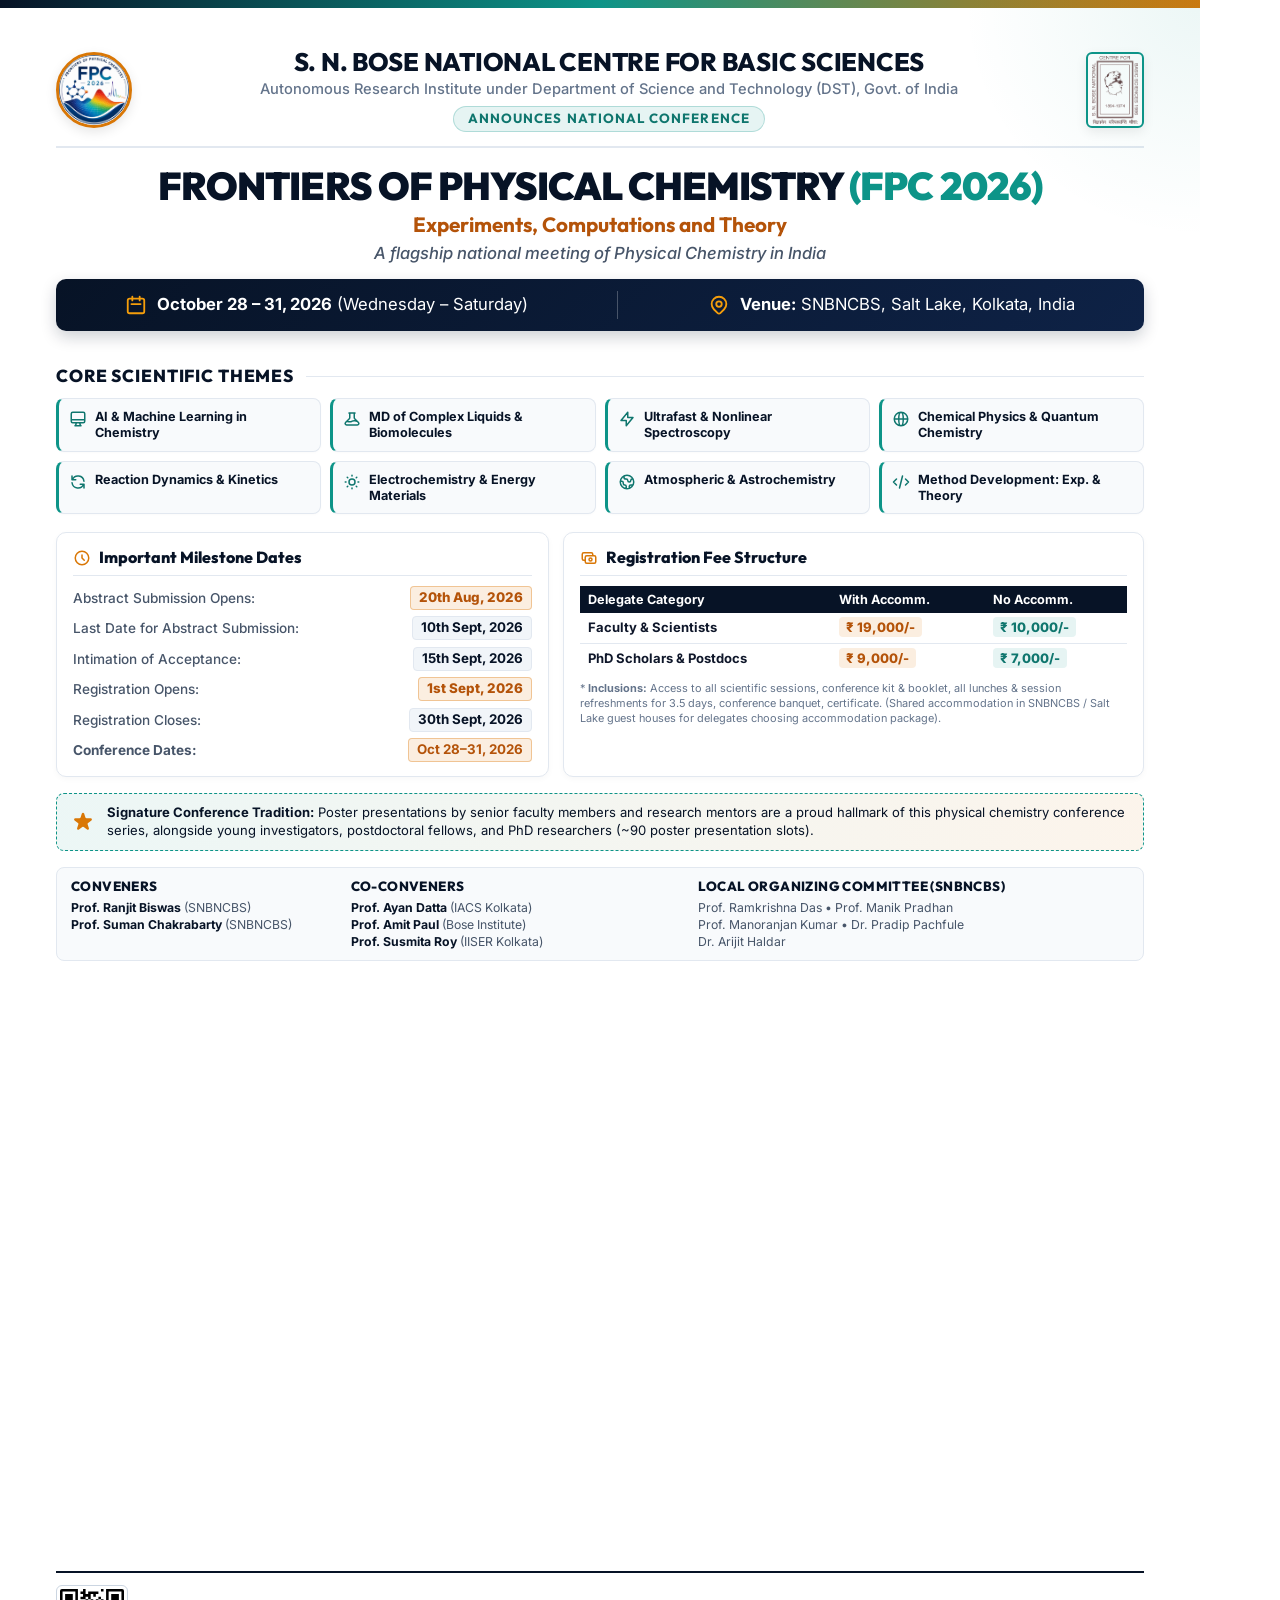
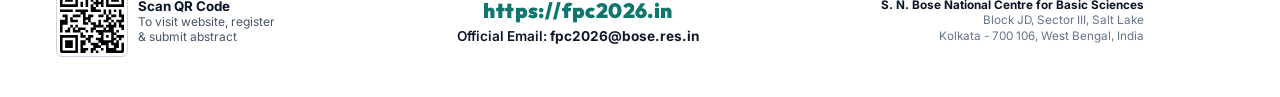
==== flyer-image.html @ 26a020ea "Add A4 flyer images (JPG and PNG) and flyer-image template" ====
<!DOCTYPE html>
<html lang="en">
<head>
  <meta charset="UTF-8">
  <title>Frontiers of Physical Chemistry 2026 (FPC 2026) - A4 Flyer</title>
  
  <!-- Fonts -->
  <link rel="preconnect" href="https://fonts.googleapis.com">
  <link rel="preconnect" href="https://fonts.gstatic.com" crossorigin>
  <link href="https://fonts.googleapis.com/css2?family=Inter:wght@300;400;500;600;700;800&family=Outfit:wght@500;600;700;800;900&display=swap" rel="stylesheet">

  <style>
    * {
      box-sizing: border-box;
      margin: 0;
      padding: 0;
    }

    body {
      width: 1200px;
      height: 1697px;
      margin: 0;
      padding: 0;
      background: #ffffff;
      font-family: 'Inter', system-ui, -apple-system, sans-serif;
      color: #0f172a;
      line-height: 1.35;
      -webkit-font-smoothing: antialiased;
      overflow: hidden;
    }

    .flyer-container {
      width: 1200px;
      height: 1697px;
      background: #ffffff;
      padding: 48px 56px 40px 56px;
      display: flex;
      flex-direction: column;
      position: relative;
      overflow: hidden;
    }

    /* Top decorative gradient bar */
    .top-gradient-bar {
      position: absolute;
      top: 0;
      left: 0;
      right: 0;
      height: 8px;
      background: linear-gradient(90deg, #071326 0%, #0d9488 50%, #d97706 100%);
    }

    .corner-glow {
      position: absolute;
      top: 0;
      right: 0;
      width: 240px;
      height: 240px;
      background: radial-gradient(circle at top right, rgba(13, 148, 136, 0.08) 0%, transparent 70%);
      pointer-events: none;
    }

    /* 1. Header */
    .header {
      display: flex;
      align-items: center;
      justify-content: space-between;
      border-bottom: 2px solid #e2e8f0;
      padding-bottom: 14px;
      margin-bottom: 16px;
    }

    .logo-fpc {
      width: 76px;
      height: 76px;
      border-radius: 50%;
      object-fit: cover;
      border: 3px solid #d97706;
      box-shadow: 0 4px 12px rgba(0, 0, 0, 0.1);
      background: #ffffff;
      flex-shrink: 0;
    }

    .header-center {
      text-align: center;
      flex: 1;
      padding: 0 16px;
    }

    .inst-title {
      font-family: 'Outfit', sans-serif;
      font-size: 19pt;
      font-weight: 800;
      color: #071326;
      letter-spacing: -0.01em;
      line-height: 1.15;
    }

    .inst-sub {
      font-size: 11pt;
      color: #64748b;
      font-weight: 500;
      margin-top: 3px;
    }

    .announce-tag {
      display: inline-block;
      font-family: 'Outfit', sans-serif;
      font-size: 10pt;
      font-weight: 700;
      text-transform: uppercase;
      letter-spacing: 0.08em;
      color: #0f766e;
      background: rgba(13, 148, 136, 0.1);
      padding: 3px 14px;
      border-radius: 999px;
      margin-top: 6px;
      border: 1px solid rgba(13, 148, 136, 0.25);
    }

    .logo-snb {
      height: 76px;
      width: auto;
      border-radius: 6px;
      border: 2px solid #0d9488;
      padding: 2px 4px;
      background: #ffffff;
      object-fit: contain;
      box-shadow: 0 4px 12px rgba(0, 0, 0, 0.08);
      flex-shrink: 0;
    }

    /* 2. Conference Title Section */
    .title-section {
      text-align: center;
      margin-bottom: 16px;
    }

    .conf-main-title {
      font-family: 'Outfit', sans-serif;
      font-size: 29pt;
      font-weight: 900;
      color: #071326;
      line-height: 1.12;
      letter-spacing: -0.025em;
      margin-bottom: 4px;
    }

    .acronym {
      color: #0d9488;
    }

    .conf-subtitle {
      font-family: 'Outfit', sans-serif;
      font-size: 15.5pt;
      font-weight: 700;
      color: #b45309;
      margin-bottom: 3px;
    }

    .conf-tagline {
      font-size: 12.5pt;
      color: #475569;
      font-style: italic;
      font-weight: 500;
    }

    /* Meta Banner (Dates & Venue) */
    .meta-banner {
      display: flex;
      align-items: center;
      justify-content: space-around;
      background: linear-gradient(135deg, #071326 0%, #0e2246 100%);
      color: #ffffff;
      border-radius: 10px;
      padding: 12px 24px;
      margin: 14px 0 18px 0;
      box-shadow: 0 6px 16px rgba(7, 19, 38, 0.2);
    }

    .meta-item {
      display: flex;
      align-items: center;
      gap: 10px;
      font-size: 12.5pt;
    }

    .meta-icon {
      width: 22px;
      height: 22px;
      color: #f59e0b;
      flex-shrink: 0;
    }

    .meta-divider {
      width: 1px;
      height: 28px;
      background: rgba(255, 255, 255, 0.25);
    }

    /* 3. Themes Grid (8 Compact Themes) */
    .section-title-row {
      display: flex;
      align-items: center;
      gap: 12px;
      margin-bottom: 10px;
    }

    .section-title {
      font-family: 'Outfit', sans-serif;
      font-size: 13pt;
      font-weight: 800;
      color: #071326;
      text-transform: uppercase;
      letter-spacing: 0.05em;
      white-space: nowrap;
    }

    .section-line {
      flex: 1;
      height: 1.5px;
      background: #e2e8f0;
    }

    .themes-grid {
      display: grid;
      grid-template-columns: repeat(4, 1fr);
      gap: 9px;
      margin-bottom: 18px;
    }

    .theme-card {
      background: #f8fafc;
      border: 1px solid #e2e8f0;
      border-radius: 8px;
      padding: 10px 10px;
      display: flex;
      align-items: flex-start;
      gap: 8px;
      border-left: 3.5px solid #0d9488;
      box-shadow: 0 1px 3px rgba(0, 0, 0, 0.02);
    }

    .theme-icon {
      width: 18px;
      height: 18px;
      color: #0f766e;
      flex-shrink: 0;
      margin-top: 1px;
    }

    .theme-text {
      font-size: 9.5pt;
      font-weight: 700;
      color: #071326;
      line-height: 1.25;
    }

    /* 4. Middle Section: Key Dates & Registration Fees */
    .middle-grid {
      display: grid;
      grid-template-columns: 1fr 1.18fr;
      gap: 14px;
      margin-bottom: 16px;
    }

    .box-card {
      background: #ffffff;
      border: 1px solid #e2e8f0;
      border-radius: 10px;
      padding: 14px 16px;
      box-shadow: 0 2px 6px rgba(0, 0, 0, 0.03);
    }

    .box-header {
      font-family: 'Outfit', sans-serif;
      font-size: 12pt;
      font-weight: 800;
      color: #071326;
      margin-bottom: 10px;
      display: flex;
      align-items: center;
      gap: 8px;
      padding-bottom: 6px;
      border-bottom: 1.5px solid #e2e8f0;
    }

    .box-header-icon {
      width: 18px;
      height: 18px;
      color: #d97706;
    }

    /* Dates Rows */
    .dates-list {
      display: flex;
      flex-direction: column;
      gap: 6.5px;
    }

    .date-row {
      display: flex;
      justify-content: space-between;
      align-items: center;
      font-size: 10.2pt;
    }

    .date-label {
      color: #475569;
      font-weight: 500;
    }

    .date-val {
      font-weight: 700;
      color: #071326;
      background: #f1f5f9;
      padding: 2px 8px;
      border-radius: 4px;
      border: 1px solid #e2e8f0;
      font-size: 10pt;
    }

    .date-row.highlight .date-val {
      background: rgba(217, 119, 6, 0.12);
      color: #b45309;
      border-color: rgba(217, 119, 6, 0.35);
      font-weight: 800;
    }

    /* Pricing Table */
    .pricing-table {
      width: 100%;
      border-collapse: collapse;
      font-size: 9.8pt;
    }

    .pricing-table th {
      background: #071326;
      color: #ffffff;
      font-weight: 700;
      padding: 5px 8px;
      text-align: left;
      font-size: 9.5pt;
    }

    .pricing-table td {
      padding: 6px 8px;
      border-bottom: 1px solid #e2e8f0;
    }

    .pricing-table tr:last-child td {
      border-bottom: none;
    }

    .badge-fee {
      font-weight: 800;
      color: #0f766e;
      background: rgba(13, 148, 136, 0.1);
      padding: 2px 7px;
      border-radius: 4px;
      white-space: nowrap;
      font-size: 9.8pt;
    }

    .badge-fee.gold {
      color: #b45309;
      background: rgba(217, 119, 6, 0.12);
    }

    .pricing-note {
      font-size: 8.2pt;
      color: #64748b;
      margin-top: 8px;
      line-height: 1.35;
    }

    /* 5. Signature Tradition Callout */
    .hallmark-banner {
      background: linear-gradient(90deg, rgba(13, 148, 136, 0.08) 0%, rgba(217, 119, 6, 0.08) 100%);
      border: 1.5px dashed #0d9488;
      border-radius: 8px;
      padding: 10px 14px;
      margin-bottom: 16px;
      display: flex;
      align-items: center;
      gap: 12px;
    }

    .hallmark-star {
      width: 24px;
      height: 24px;
      color: #d97706;
      flex-shrink: 0;
    }

    .hallmark-text {
      font-size: 9.8pt;
      color: #071326;
      line-height: 1.35;
    }

    /* 6. Committees Summary Grid */
    .comm-grid {
      display: grid;
      grid-template-columns: 1fr 1.25fr 1.6fr;
      gap: 10px;
      background: #f8fafc;
      border: 1px solid #e2e8f0;
      border-radius: 8px;
      padding: 10px 14px;
      margin-bottom: 16px;
    }

    .comm-title {
      font-family: 'Outfit', sans-serif;
      font-size: 10pt;
      font-weight: 800;
      color: #071326;
      margin-bottom: 3px;
      text-transform: uppercase;
      letter-spacing: 0.03em;
    }

    .comm-list {
      font-size: 9.2pt;
      color: #475569;
      line-height: 1.4;
    }

    .comm-list strong {
      color: #071326;
    }

    /* 7. Footer */
    .footer {
      margin-top: auto;
      border-top: 2px solid #071326;
      padding-top: 12px;
      display: flex;
      align-items: center;
      justify-content: space-between;
    }

    .qr-group {
      display: flex;
      align-items: center;
      gap: 10px;
    }

    .qr-code {
      width: 72px;
      height: 72px;
      border: 1.5px solid #cbd5e1;
      border-radius: 6px;
      padding: 3px;
      background: #ffffff;
    }

    .qr-text {
      font-size: 9pt;
      color: #475569;
      line-height: 1.25;
    }

    .qr-text strong {
      color: #071326;
      font-size: 10pt;
      display: block;
    }

    .footer-center {
      text-align: center;
    }

    .web-link {
      font-family: 'Outfit', sans-serif;
      font-size: 15.5pt;
      font-weight: 900;
      color: #0f766e;
      text-decoration: none;
      letter-spacing: 0.02em;
    }

    .email-line {
      font-size: 10.2pt;
      color: #0f172a;
      font-weight: 600;
      margin-top: 2px;
    }

    .footer-address {
      text-align: right;
      font-size: 8.8pt;
      color: #64748b;
      line-height: 1.3;
    }

    .footer-address strong {
      color: #071326;
    }
  </style>
</head>
<body>

  <div class="flyer-container">
    <div class="top-gradient-bar"></div>
    <div class="corner-glow"></div>

    <!-- 1. Header -->
    <header class="header">
      <img src="./images/conference_logo.jpeg" alt="FPC 2026 Logo" class="logo-fpc">
      
      <div class="header-center">
        <div class="inst-title">S. N. BOSE NATIONAL CENTRE FOR BASIC SCIENCES</div>
        <div class="inst-sub">Autonomous Research Institute under Department of Science and Technology (DST), Govt. of India</div>
        <div class="announce-tag">Announces National Conference</div>
      </div>

      <img src="./images/SNBNCBS_Logo-64X90.png" alt="SNBNCBS Seal" class="logo-snb">
    </header>

    <!-- 2. Conference Title Section -->
    <section class="title-section">
      <h1 class="conf-main-title">
        FRONTIERS OF PHYSICAL CHEMISTRY <span class="acronym">(FPC 2026)</span>
      </h1>
      <div class="conf-subtitle">
        Experiments, Computations and Theory
      </div>
      <div class="conf-tagline">
        A flagship national meeting of Physical Chemistry in India
      </div>

      <!-- Dates & Venue Meta Banner -->
      <div class="meta-banner">
        <div class="meta-item">
          <svg class="meta-icon" fill="none" stroke="currentColor" viewBox="0 0 24 24">
            <path stroke-linecap="round" stroke-linejoin="round" stroke-width="2" d="M8 7V3m8 4V3m-9 8h10M5 21h14a2 2 0 002-2V7a2 2 0 00-2-2H5a2 2 0 00-2 2v12a2 2 0 002 2z"></path>
          </svg>
          <span><strong>October 28 – 31, 2026</strong> (Wednesday – Saturday)</span>
        </div>
        <div class="meta-divider"></div>
        <div class="meta-item">
          <svg class="meta-icon" fill="none" stroke="currentColor" viewBox="0 0 24 24">
            <path stroke-linecap="round" stroke-linejoin="round" stroke-width="2" d="M17.657 16.657L13.414 20.9a1.998 1.998 0 01-2.827 0l-4.244-4.243a8 8 0 1111.314 0z"></path>
            <path stroke-linecap="round" stroke-linejoin="round" stroke-width="2" d="M15 11a3 3 0 11-6 0 3 3 0 016 0z"></path>
          </svg>
          <span><strong>Venue:</strong> SNBNCBS, Salt Lake, Kolkata, India</span>
        </div>
      </div>
    </section>

    <!-- 3. Core Scientific Themes -->
    <section>
      <div class="section-title-row">
        <span class="section-title">Core Scientific Themes</span>
        <div class="section-line"></div>
      </div>

      <div class="themes-grid">
        <div class="theme-card">
          <svg class="theme-icon" fill="none" stroke="currentColor" viewBox="0 0 24 24">
            <path stroke-linecap="round" stroke-linejoin="round" stroke-width="2" d="M9.75 17L9 20l-1 1h8l-1-1-.75-3M3 13h18M5 17h14a2 2 0 002-2V5a2 2 0 00-2-2H5a2 2 0 00-2 2v10a2 2 0 002 2z"></path>
          </svg>
          <span class="theme-text">AI & Machine Learning in Chemistry</span>
        </div>

        <div class="theme-card">
          <svg class="theme-icon" fill="none" stroke="currentColor" viewBox="0 0 24 24">
            <path stroke-linecap="round" stroke-linejoin="round" stroke-width="2" d="M19.428 15.428a2 2 0 00-1.022-.547l-2.387-.477a6 6 0 00-3.86.517l-.318.158a6 6 0 01-3.86.517L6.05 15.21a2 2 0 00-1.806.547M8 4h8l-1 1v5.172a2 2 0 00.586 1.414l5 5c1.26 1.26.367 3.414-1.415 3.414H4.828c-1.782 0-2.674-2.154-1.414-3.414l5-5A2 2 0 009 10.172V5L8 4z"></path>
          </svg>
          <span class="theme-text">MD of Complex Liquids & Biomolecules</span>
        </div>

        <div class="theme-card">
          <svg class="theme-icon" fill="none" stroke="currentColor" viewBox="0 0 24 24">
            <path stroke-linecap="round" stroke-linejoin="round" stroke-width="2" d="M13 10V3L4 14h7v7l9-11h-7z"></path>
          </svg>
          <span class="theme-text">Ultrafast & Nonlinear Spectroscopy</span>
        </div>

        <div class="theme-card">
          <svg class="theme-icon" fill="none" stroke="currentColor" viewBox="0 0 24 24">
            <path stroke-linecap="round" stroke-linejoin="round" stroke-width="2" d="M21 12a9 9 0 01-9 9m9-9a9 9 0 00-9-9m9 9H3m9 9a9 9 0 01-9-9m9 9c1.657 0 3-4.03 3-9s-1.343-9-3-9m0 18c-1.657 0-3-4.03-3-9s1.343-9 3-9m-9 9a9 9 0 019-9"></path>
          </svg>
          <span class="theme-text">Chemical Physics & Quantum Chemistry</span>
        </div>

        <div class="theme-card">
          <svg class="theme-icon" fill="none" stroke="currentColor" viewBox="0 0 24 24">
            <path stroke-linecap="round" stroke-linejoin="round" stroke-width="2" d="M4 4v5h.582m15.356 2A8.001 8.001 0 004.582 9m0 0H9m11 11v-5h-.581m0 0a8.003 8.003 0 01-15.357-2m15.357 2H15"></path>
          </svg>
          <span class="theme-text">Reaction Dynamics & Kinetics</span>
        </div>

        <div class="theme-card">
          <svg class="theme-icon" fill="none" stroke="currentColor" viewBox="0 0 24 24">
            <path stroke-linecap="round" stroke-linejoin="round" stroke-width="2" d="M12 3v1m0 16v1m9-9h-1M4 12H3m15.364 6.364l-.707-.707M6.343 6.343l-.707-.707m12.728 0l-.707.707M6.343 17.657l-.707.707M16 12a4 4 0 11-8 0 4 4 0 018 0z"></path>
          </svg>
          <span class="theme-text">Electrochemistry & Energy Materials</span>
        </div>

        <div class="theme-card">
          <svg class="theme-icon" fill="none" stroke="currentColor" viewBox="0 0 24 24">
            <path stroke-linecap="round" stroke-linejoin="round" stroke-width="2" d="M3.055 11H5a2 2 0 012 2v1a2 2 0 002 2 2 2 0 012 2v2.945M8 3.935V5.5A2.5 2.5 0 0010.5 8h.5a2 2 0 012 2 2 2 0 104 0 2 2 0 012-2h1.064M15 20.488V18a2 2 0 012-2h3.064M21 12a9 9 0 11-18 0 9 9 0 0118 0z"></path>
          </svg>
          <span class="theme-text">Atmospheric & Astrochemistry</span>
        </div>

        <div class="theme-card">
          <svg class="theme-icon" fill="none" stroke="currentColor" viewBox="0 0 24 24">
            <path stroke-linecap="round" stroke-linejoin="round" stroke-width="2" d="M10 20l4-16m4 4l4 4-4 4M6 16l-4-4 4-4"></path>
          </svg>
          <span class="theme-text">Method Development: Exp. & Theory</span>
        </div>
      </div>
    </section>

    <!-- 4. Middle Grid: Key Dates & Registration Fees -->
    <div class="middle-grid">
      <!-- Dates Box -->
      <div class="box-card">
        <div class="box-header">
          <svg class="box-header-icon" fill="none" stroke="currentColor" viewBox="0 0 24 24">
            <path stroke-linecap="round" stroke-linejoin="round" stroke-width="2" d="M12 8v4l3 3m6-3a9 9 0 11-18 0 9 9 0 0118 0z"></path>
          </svg>
          <span>Important Milestone Dates</span>
        </div>

        <div class="dates-list">
          <div class="date-row highlight">
            <span class="date-label">Abstract Submission Opens:</span>
            <span class="date-val">20th Aug, 2026</span>
          </div>
          <div class="date-row">
            <span class="date-label">Last Date for Abstract Submission:</span>
            <span class="date-val">10th Sept, 2026</span>
          </div>
          <div class="date-row">
            <span class="date-label">Intimation of Acceptance:</span>
            <span class="date-val">15th Sept, 2026</span>
          </div>
          <div class="date-row highlight">
            <span class="date-label">Registration Opens:</span>
            <span class="date-val">1st Sept, 2026</span>
          </div>
          <div class="date-row">
            <span class="date-label">Registration Closes:</span>
            <span class="date-val">30th Sept, 2026</span>
          </div>
          <div class="date-row highlight">
            <span class="date-label"><strong>Conference Dates:</strong></span>
            <span class="date-val"><strong>Oct 28–31, 2026</strong></span>
          </div>
        </div>
      </div>

      <!-- Fees Box -->
      <div class="box-card">
        <div class="box-header">
          <svg class="box-header-icon" fill="none" stroke="currentColor" viewBox="0 0 24 24">
            <path stroke-linecap="round" stroke-linejoin="round" stroke-width="2" d="M17 9V7a2 2 0 00-2-2H5a2 2 0 00-2 2v6a2 2 0 002 2h2m2 4h10a2 2 0 002-2v-6a2 2 0 00-2-2H9a2 2 0 00-2 2v6a2 2 0 002 2zm7-5a2 2 0 11-4 0 2 2 0 014 0z"></path>
          </svg>
          <span>Registration Fee Structure</span>
        </div>

        <table class="pricing-table">
          <thead>
            <tr>
              <th>Delegate Category</th>
              <th>With Accomm.</th>
              <th>No Accomm.</th>
            </tr>
          </thead>
          <tbody>
            <tr>
              <td><strong>Faculty & Scientists</strong></td>
              <td><span class="badge-fee gold">₹ 19,000/-</span></td>
              <td><span class="badge-fee">₹ 10,000/-</span></td>
            </tr>
            <tr>
              <td><strong>PhD Scholars & Postdocs</strong></td>
              <td><span class="badge-fee gold">₹ 9,000/-</span></td>
              <td><span class="badge-fee">₹ 7,000/-</span></td>
            </tr>
          </tbody>
        </table>

        <div class="pricing-note">
          * <strong>Inclusions:</strong> Access to all scientific sessions, conference kit & booklet, all lunches & session refreshments for 3.5 days, conference banquet, certificate. (Shared accommodation in SNBNCBS / Salt Lake guest houses for delegates choosing accommodation package).
        </div>
      </div>
    </div>

    <!-- 5. Signature Tradition Callout -->
    <div class="hallmark-banner">
      <svg class="hallmark-star" fill="currentColor" viewBox="0 0 20 20">
        <path d="M9.049 2.927c.3-.921 1.603-.921 1.902 0l1.07 3.292a1 1 0 00.95.69h3.462c.969 0 1.371 1.24.588 1.81l-2.8 2.034a1 1 0 00-.364 1.118l1.07 3.292c.3.921-.755 1.688-1.54 1.118l-2.8-2.034a1 1 0 00-1.175 0l-2.8 2.034c-.784.57-1.838-.197-1.539-1.118l1.07-3.292a1 1 0 00-.364-1.118L2.98 8.72c-.783-.57-.38-1.81.588-1.81h3.461a1 1 0 00.951-.69l1.07-3.292z"></path>
      </svg>
      <div class="hallmark-text">
        <strong>Signature Conference Tradition:</strong> Poster presentations by senior faculty members and research mentors are a proud hallmark of this physical chemistry conference series, alongside young investigators, postdoctoral fellows, and PhD researchers (~90 poster presentation slots).
      </div>
    </div>

    <!-- 6. Committees Summary Grid -->
    <div class="comm-grid">
      <div>
        <div class="comm-title">Conveners</div>
        <div class="comm-list">
          <strong>Prof. Ranjit Biswas</strong> (SNBNCBS)<br>
          <strong>Prof. Suman Chakrabarty</strong> (SNBNCBS)
        </div>
      </div>

      <div>
        <div class="comm-title">Co-Conveners</div>
        <div class="comm-list">
          <strong>Prof. Ayan Datta</strong> (IACS Kolkata)<br>
          <strong>Prof. Amit Paul</strong> (Bose Institute)<br>
          <strong>Prof. Susmita Roy</strong> (IISER Kolkata)
        </div>
      </div>

      <div>
        <div class="comm-title">Local Organizing Committee (SNBNCBS)</div>
        <div class="comm-list">
          Prof. Ramkrishna Das &bull; Prof. Manik Pradhan<br>
          Prof. Manoranjan Kumar &bull; Dr. Pradip Pachfule<br>
          Dr. Arijit Haldar
        </div>
      </div>
    </div>

    <!-- 7. Footer -->
    <footer class="footer">
      <div class="qr-group">
        <img src="./images/fpc2026_qr.svg" alt="QR Code" class="qr-code">
        <div class="qr-text">
          <strong>Scan QR Code</strong>
          <span>To visit website, register<br>& submit abstract</span>
        </div>
      </div>

      <div class="footer-center">
        <a href="https://fpc2026.in" class="web-link">https://fpc2026.in</a>
        <div class="email-line">
          Official Email: <strong>fpc2026@bose.res.in</strong>
        </div>
      </div>

      <div class="footer-address">
        <strong>S. N. Bose National Centre for Basic Sciences</strong><br>
        Block JD, Sector III, Salt Lake<br>
        Kolkata - 700 106, West Bengal, India
      </div>
    </footer>
  </div>

</body>
</html>
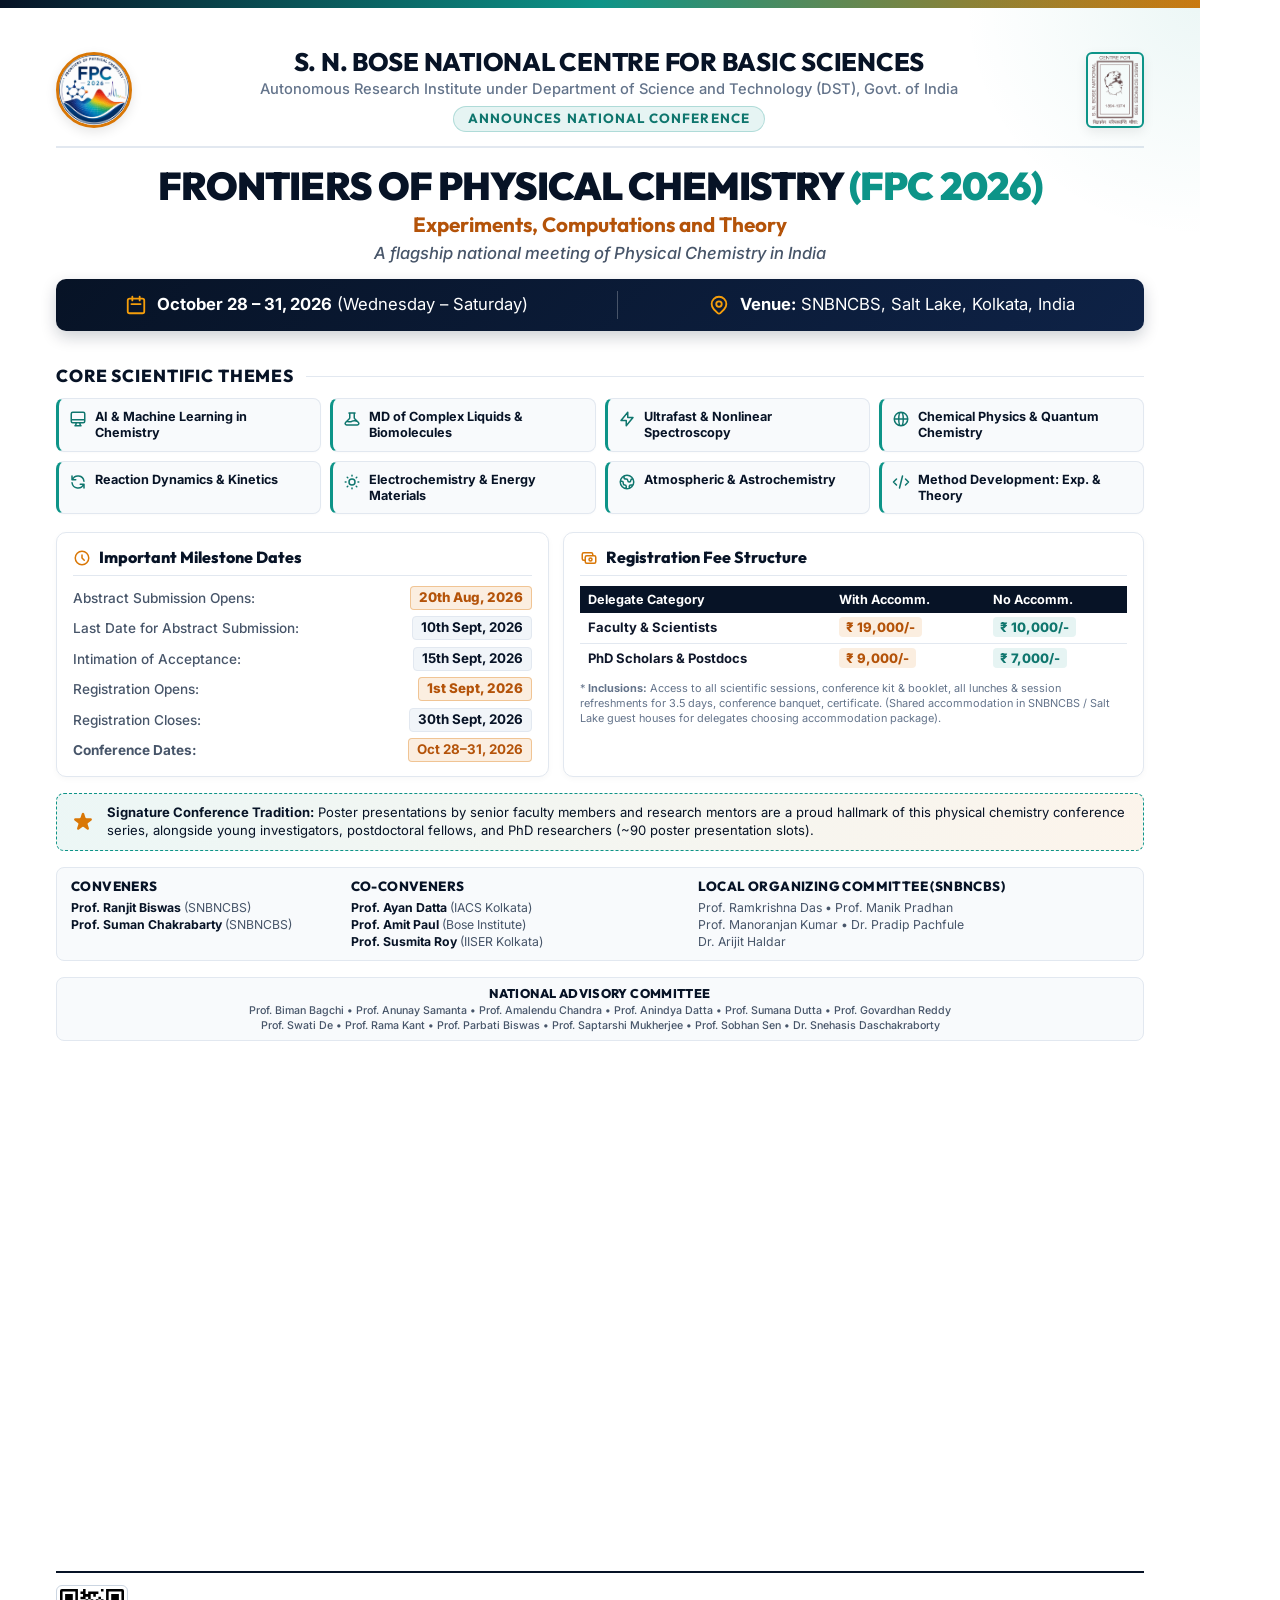
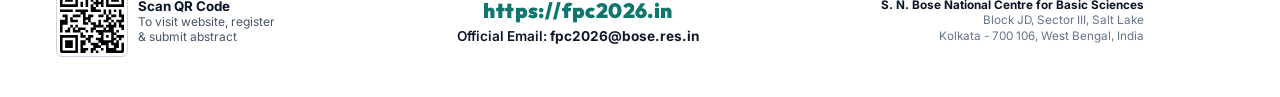
==== commit 13663d9d: "Update flyer images with National Advisory Committee and re-rendered typography" ====
--- a/flyer-image.html
+++ b/flyer-image.html
@@ -731,6 +731,17 @@
       </div>
     </div>
 
+    <!-- National Advisory Committee Strip -->
+    <div style="background: #f8fafc; border: 1px solid #e2e8f0; border-radius: 8px; padding: 7px 12px; margin-bottom: 14px; text-align: center;">
+      <div style="font-family: 'Outfit', sans-serif; font-size: 9.5pt; font-weight: 800; color: #071326; text-transform: uppercase; letter-spacing: 0.03em; margin-bottom: 2px;">
+        National Advisory Committee
+      </div>
+      <div style="font-size: 8pt; color: #475569; line-height: 1.35; font-weight: 500;">
+        Prof. Biman Bagchi &bull; Prof. Anunay Samanta &bull; Prof. Amalendu Chandra &bull; Prof. Anindya Datta &bull; Prof. Sumana Dutta &bull; Prof. Govardhan Reddy<br>
+        Prof. Swati De &bull; Prof. Rama Kant &bull; Prof. Parbati Biswas &bull; Prof. Saptarshi Mukherjee &bull; Prof. Sobhan Sen &bull; Dr. Snehasis Daschakraborty
+      </div>
+    </div>
+
     <!-- 7. Footer -->
     <footer class="footer">
       <div class="qr-group">
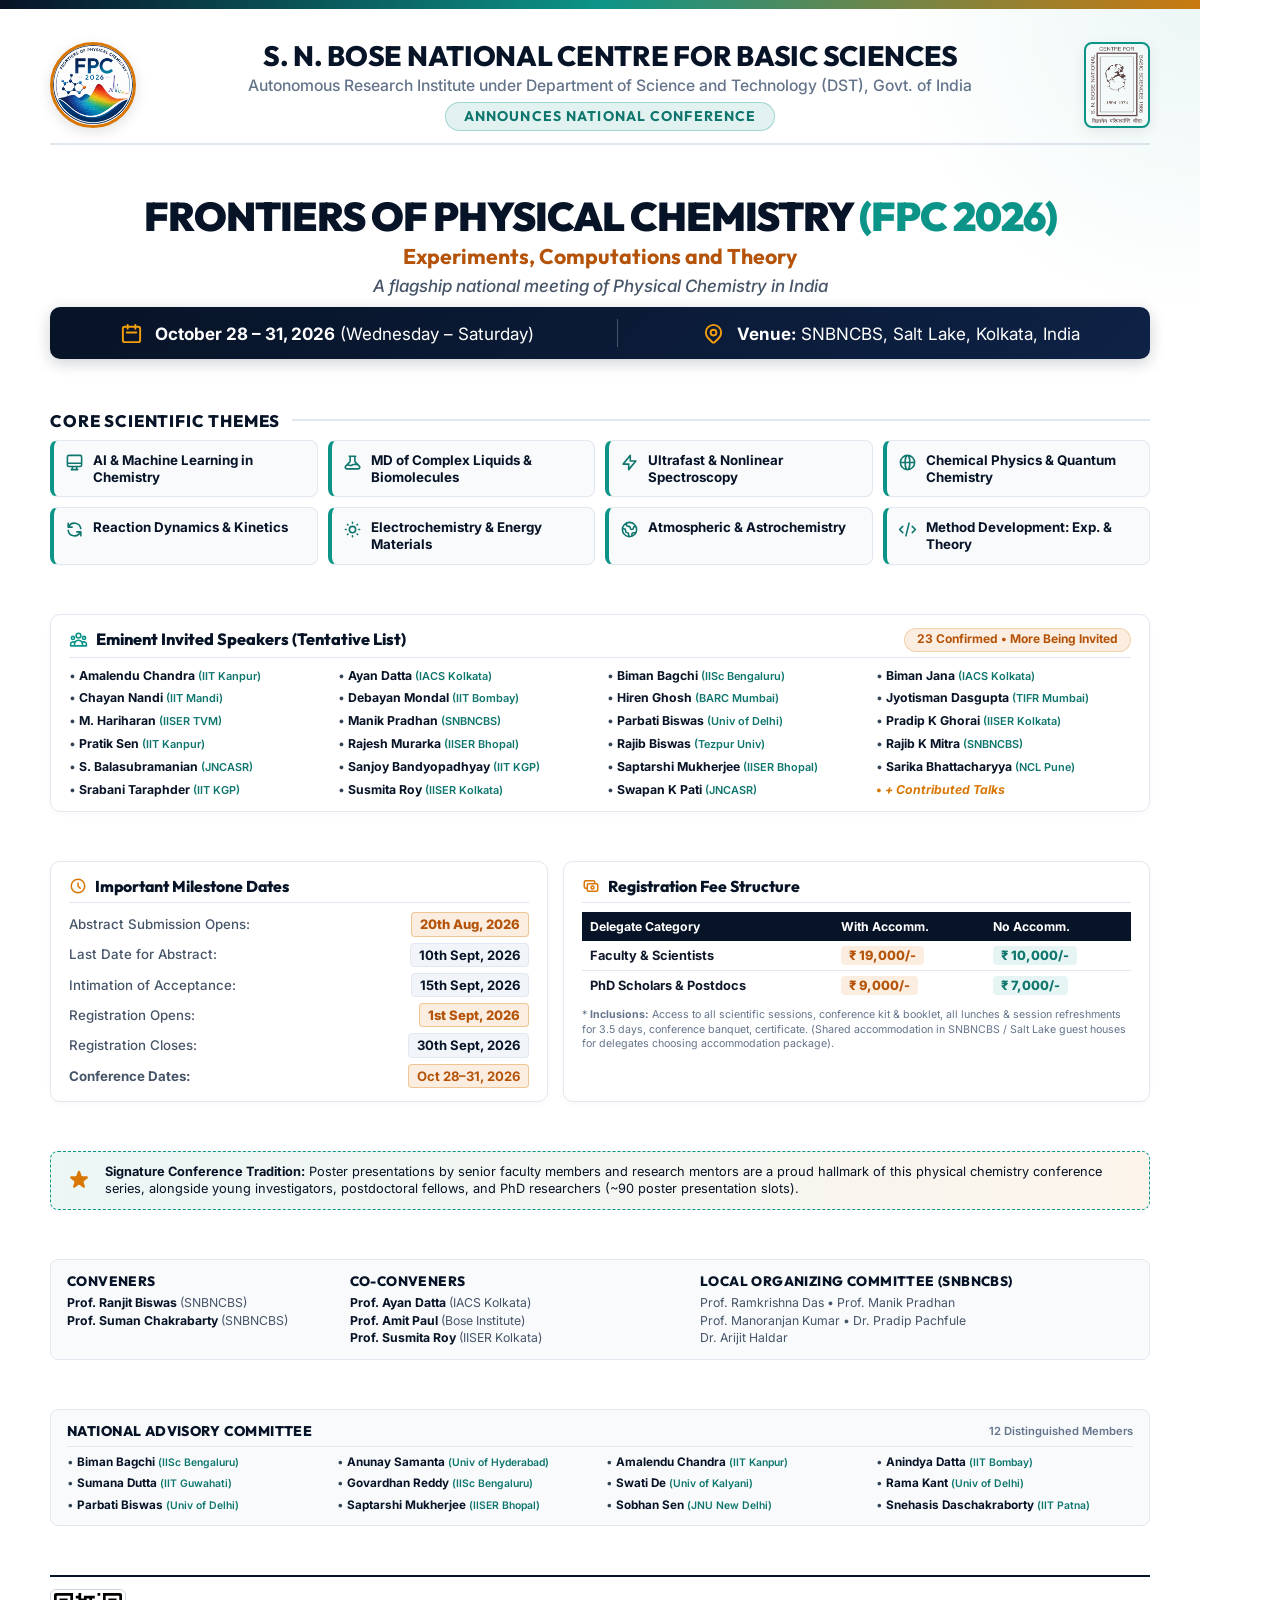
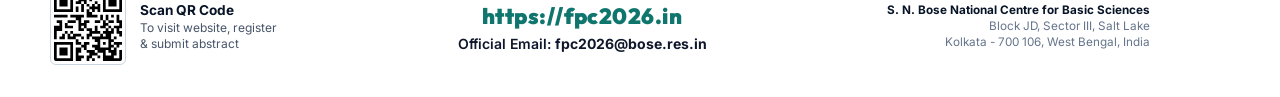
==== commit c8b28eb7: "Completely balance A4 flyer with rich speakers list and structured advisory committee grid" ====
--- a/flyer-image.html
+++ b/flyer-image.html
@@ -24,7 +24,7 @@
       background: #ffffff;
       font-family: 'Inter', system-ui, -apple-system, sans-serif;
       color: #0f172a;
-      line-height: 1.35;
+      line-height: 1.4;
       -webkit-font-smoothing: antialiased;
       overflow: hidden;
     }
@@ -33,9 +33,10 @@
       width: 1200px;
       height: 1697px;
       background: #ffffff;
-      padding: 48px 56px 40px 56px;
+      padding: 40px 50px 32px 50px;
       display: flex;
       flex-direction: column;
+      justify-content: space-between;
       position: relative;
       overflow: hidden;
     }
@@ -46,7 +47,7 @@
       top: 0;
       left: 0;
       right: 0;
-      height: 8px;
+      height: 9px;
       background: linear-gradient(90deg, #071326 0%, #0d9488 50%, #d97706 100%);
     }
 
@@ -54,8 +55,8 @@
       position: absolute;
       top: 0;
       right: 0;
-      width: 240px;
-      height: 240px;
+      width: 320px;
+      height: 320px;
       background: radial-gradient(circle at top right, rgba(13, 148, 136, 0.08) 0%, transparent 70%);
       pointer-events: none;
     }
@@ -66,17 +67,16 @@
       align-items: center;
       justify-content: space-between;
       border-bottom: 2px solid #e2e8f0;
-      padding-bottom: 14px;
-      margin-bottom: 16px;
+      padding-bottom: 12px;
     }
 
     .logo-fpc {
-      width: 76px;
-      height: 76px;
+      width: 86px;
+      height: 86px;
       border-radius: 50%;
       object-fit: cover;
-      border: 3px solid #d97706;
-      box-shadow: 0 4px 12px rgba(0, 0, 0, 0.1);
+      border: 3.5px solid #d97706;
+      box-shadow: 0 4px 14px rgba(0, 0, 0, 0.12);
       background: #ffffff;
       flex-shrink: 0;
     }
@@ -84,12 +84,12 @@
     .header-center {
       text-align: center;
       flex: 1;
-      padding: 0 16px;
+      padding: 0 20px;
     }
 
     .inst-title {
       font-family: 'Outfit', sans-serif;
-      font-size: 19pt;
+      font-size: 21pt;
       font-weight: 800;
       color: #071326;
       letter-spacing: -0.01em;
@@ -97,7 +97,7 @@
     }
 
     .inst-sub {
-      font-size: 11pt;
+      font-size: 11.8pt;
       color: #64748b;
       font-weight: 500;
       margin-top: 3px;
@@ -106,44 +106,43 @@
     .announce-tag {
       display: inline-block;
       font-family: 'Outfit', sans-serif;
-      font-size: 10pt;
+      font-size: 10.5pt;
       font-weight: 700;
       text-transform: uppercase;
       letter-spacing: 0.08em;
       color: #0f766e;
-      background: rgba(13, 148, 136, 0.1);
-      padding: 3px 14px;
+      background: rgba(13, 148, 136, 0.12);
+      padding: 3.5px 18px;
       border-radius: 999px;
-      margin-top: 6px;
-      border: 1px solid rgba(13, 148, 136, 0.25);
+      margin-top: 5px;
+      border: 1.5px solid rgba(13, 148, 136, 0.3);
     }
 
     .logo-snb {
-      height: 76px;
+      height: 86px;
       width: auto;
-      border-radius: 6px;
+      border-radius: 8px;
       border: 2px solid #0d9488;
-      padding: 2px 4px;
+      padding: 3px 5px;
       background: #ffffff;
       object-fit: contain;
-      box-shadow: 0 4px 12px rgba(0, 0, 0, 0.08);
+      box-shadow: 0 4px 14px rgba(0, 0, 0, 0.08);
       flex-shrink: 0;
     }
 
     /* 2. Conference Title Section */
     .title-section {
       text-align: center;
-      margin-bottom: 16px;
     }
 
     .conf-main-title {
       font-family: 'Outfit', sans-serif;
-      font-size: 29pt;
+      font-size: 30pt;
       font-weight: 900;
       color: #071326;
       line-height: 1.12;
       letter-spacing: -0.025em;
-      margin-bottom: 4px;
+      margin-bottom: 3px;
     }
 
     .acronym {
@@ -152,14 +151,14 @@
 
     .conf-subtitle {
       font-family: 'Outfit', sans-serif;
-      font-size: 15.5pt;
+      font-size: 16pt;
       font-weight: 700;
       color: #b45309;
-      margin-bottom: 3px;
+      margin-bottom: 2px;
     }
 
     .conf-tagline {
-      font-size: 12.5pt;
+      font-size: 12.8pt;
       color: #475569;
       font-style: italic;
       font-weight: 500;
@@ -173,21 +172,21 @@
       background: linear-gradient(135deg, #071326 0%, #0e2246 100%);
       color: #ffffff;
       border-radius: 10px;
-      padding: 12px 24px;
-      margin: 14px 0 18px 0;
-      box-shadow: 0 6px 16px rgba(7, 19, 38, 0.2);
+      padding: 12px 28px;
+      margin-top: 10px;
+      box-shadow: 0 4px 16px rgba(7, 19, 38, 0.2);
     }
 
     .meta-item {
       display: flex;
       align-items: center;
-      gap: 10px;
-      font-size: 12.5pt;
+      gap: 12px;
+      font-size: 12.8pt;
     }
 
     .meta-icon {
-      width: 22px;
-      height: 22px;
+      width: 23px;
+      height: 23px;
       color: #f59e0b;
       flex-shrink: 0;
     }
@@ -198,17 +197,17 @@
       background: rgba(255, 255, 255, 0.25);
     }
 
-    /* 3. Themes Grid (8 Compact Themes) */
+    /* Section Headings */
     .section-title-row {
       display: flex;
       align-items: center;
       gap: 12px;
-      margin-bottom: 10px;
+      margin-bottom: 8px;
     }
 
     .section-title {
       font-family: 'Outfit', sans-serif;
-      font-size: 13pt;
+      font-size: 12.5pt;
       font-weight: 800;
       color: #071326;
       text-transform: uppercase;
@@ -218,70 +217,133 @@
 
     .section-line {
       flex: 1;
-      height: 1.5px;
+      height: 2px;
       background: #e2e8f0;
     }
 
+    /* 3. Themes Grid (8 Themes) */
     .themes-grid {
       display: grid;
       grid-template-columns: repeat(4, 1fr);
-      gap: 9px;
-      margin-bottom: 18px;
+      gap: 10px;
     }
 
     .theme-card {
       background: #f8fafc;
       border: 1px solid #e2e8f0;
       border-radius: 8px;
-      padding: 10px 10px;
+      padding: 11px 11px;
       display: flex;
       align-items: flex-start;
-      gap: 8px;
-      border-left: 3.5px solid #0d9488;
+      gap: 9px;
+      border-left: 4px solid #0d9488;
       box-shadow: 0 1px 3px rgba(0, 0, 0, 0.02);
     }
 
     .theme-icon {
-      width: 18px;
-      height: 18px;
+      width: 19px;
+      height: 19px;
       color: #0f766e;
       flex-shrink: 0;
       margin-top: 1px;
     }
 
     .theme-text {
-      font-size: 9.5pt;
+      font-size: 10pt;
       font-weight: 700;
       color: #071326;
       line-height: 1.25;
     }
 
-    /* 4. Middle Section: Key Dates & Registration Fees */
+    /* 4. Confirmed Invited Speakers Showcase */
+    .speakers-section {
+      background: #ffffff;
+      border: 1px solid #e2e8f0;
+      border-radius: 10px;
+      padding: 13px 18px;
+      box-shadow: 0 2px 6px rgba(0, 0, 0, 0.03);
+    }
+
+    .speakers-header {
+      display: flex;
+      align-items: center;
+      justify-content: space-between;
+      margin-bottom: 10px;
+      padding-bottom: 5px;
+      border-bottom: 1.5px solid #e2e8f0;
+    }
+
+    .speakers-header-title {
+      font-family: 'Outfit', sans-serif;
+      font-size: 12.2pt;
+      font-weight: 800;
+      color: #071326;
+      display: flex;
+      align-items: center;
+      gap: 8px;
+    }
+
+    .speakers-tag {
+      font-size: 9pt;
+      font-weight: 700;
+      color: #b45309;
+      background: rgba(217, 119, 6, 0.12);
+      padding: 2.5px 12px;
+      border-radius: 999px;
+      border: 1px solid rgba(217, 119, 6, 0.25);
+    }
+
+    .speakers-grid-list {
+      display: grid;
+      grid-template-columns: repeat(4, 1fr);
+      gap: 7px 14px;
+    }
+
+    .speaker-item {
+      font-size: 9.2pt;
+      color: #334155;
+      line-height: 1.3;
+      white-space: nowrap;
+      overflow: hidden;
+      text-overflow: ellipsis;
+    }
+
+    .speaker-item strong {
+      color: #071326;
+      font-weight: 700;
+    }
+
+    .speaker-item span {
+      color: #0f766e;
+      font-size: 8.2pt;
+      font-weight: 600;
+    }
+
+    /* 5. Middle Grid: Key Dates & Registration Fees */
     .middle-grid {
       display: grid;
       grid-template-columns: 1fr 1.18fr;
-      gap: 14px;
-      margin-bottom: 16px;
+      gap: 15px;
     }
 
     .box-card {
       background: #ffffff;
       border: 1px solid #e2e8f0;
       border-radius: 10px;
-      padding: 14px 16px;
+      padding: 13px 18px;
       box-shadow: 0 2px 6px rgba(0, 0, 0, 0.03);
     }
 
     .box-header {
       font-family: 'Outfit', sans-serif;
-      font-size: 12pt;
+      font-size: 11.8pt;
       font-weight: 800;
       color: #071326;
-      margin-bottom: 10px;
+      margin-bottom: 9px;
       display: flex;
       align-items: center;
       gap: 8px;
-      padding-bottom: 6px;
+      padding-bottom: 5px;
       border-bottom: 1.5px solid #e2e8f0;
     }
 
@@ -295,14 +357,14 @@
     .dates-list {
       display: flex;
       flex-direction: column;
-      gap: 6.5px;
+      gap: 6px;
     }
 
     .date-row {
       display: flex;
       justify-content: space-between;
       align-items: center;
-      font-size: 10.2pt;
+      font-size: 10pt;
     }
 
     .date-label {
@@ -317,7 +379,7 @@
       padding: 2px 8px;
       border-radius: 4px;
       border: 1px solid #e2e8f0;
-      font-size: 10pt;
+      font-size: 9.8pt;
     }
 
     .date-row.highlight .date-val {
@@ -331,16 +393,16 @@
     .pricing-table {
       width: 100%;
       border-collapse: collapse;
-      font-size: 9.8pt;
+      font-size: 9.6pt;
     }
 
     .pricing-table th {
       background: #071326;
       color: #ffffff;
       font-weight: 700;
-      padding: 5px 8px;
+      padding: 5.5px 8px;
       text-align: left;
-      font-size: 9.5pt;
+      font-size: 9.2pt;
     }
 
     .pricing-table td {
@@ -356,10 +418,10 @@
       font-weight: 800;
       color: #0f766e;
       background: rgba(13, 148, 136, 0.1);
-      padding: 2px 7px;
+      padding: 2px 8px;
       border-radius: 4px;
       white-space: nowrap;
-      font-size: 9.8pt;
+      font-size: 9.6pt;
     }
 
     .badge-fee.gold {
@@ -368,22 +430,21 @@
     }
 
     .pricing-note {
-      font-size: 8.2pt;
+      font-size: 8pt;
       color: #64748b;
-      margin-top: 8px;
+      margin-top: 7px;
       line-height: 1.35;
     }
 
-    /* 5. Signature Tradition Callout */
+    /* 6. Signature Tradition Callout */
     .hallmark-banner {
       background: linear-gradient(90deg, rgba(13, 148, 136, 0.08) 0%, rgba(217, 119, 6, 0.08) 100%);
       border: 1.5px dashed #0d9488;
       border-radius: 8px;
-      padding: 10px 14px;
-      margin-bottom: 16px;
-      display: flex;
-      align-items: center;
-      gap: 12px;
+      padding: 11px 16px;
+      display: flex;
+      align-items: center;
+      gap: 14px;
     }
 
     .hallmark-star {
@@ -394,26 +455,25 @@
     }
 
     .hallmark-text {
-      font-size: 9.8pt;
+      font-size: 9.6pt;
       color: #071326;
       line-height: 1.35;
     }
 
-    /* 6. Committees Summary Grid */
+    /* 7. Committees Summary Grid */
     .comm-grid {
       display: grid;
       grid-template-columns: 1fr 1.25fr 1.6fr;
-      gap: 10px;
+      gap: 12px;
       background: #f8fafc;
       border: 1px solid #e2e8f0;
       border-radius: 8px;
-      padding: 10px 14px;
-      margin-bottom: 16px;
+      padding: 12px 16px;
     }
 
     .comm-title {
       font-family: 'Outfit', sans-serif;
-      font-size: 10pt;
+      font-size: 10.2pt;
       font-weight: 800;
       color: #071326;
       margin-bottom: 3px;
@@ -424,17 +484,68 @@
     .comm-list {
       font-size: 9.2pt;
       color: #475569;
-      line-height: 1.4;
+      line-height: 1.45;
     }
 
     .comm-list strong {
       color: #071326;
     }
 
-    /* 7. Footer */
+    /* 8. National Advisory Committee Structured Grid */
+    .advisory-box {
+      background: #f8fafc;
+      border: 1px solid #e2e8f0;
+      border-radius: 8px;
+      padding: 12px 16px;
+    }
+
+    .advisory-title-row {
+      display: flex;
+      align-items: center;
+      justify-content: space-between;
+      margin-bottom: 8px;
+      padding-bottom: 4px;
+      border-bottom: 1px solid #e2e8f0;
+    }
+
+    .advisory-title {
+      font-family: 'Outfit', sans-serif;
+      font-size: 10.5pt;
+      font-weight: 800;
+      color: #071326;
+      text-transform: uppercase;
+      letter-spacing: 0.03em;
+    }
+
+    .advisory-grid {
+      display: grid;
+      grid-template-columns: repeat(4, 1fr);
+      gap: 6px 12px;
+    }
+
+    .advisory-item {
+      font-size: 8.8pt;
+      color: #334155;
+      line-height: 1.3;
+      white-space: nowrap;
+      overflow: hidden;
+      text-overflow: ellipsis;
+    }
+
+    .advisory-item strong {
+      color: #071326;
+      font-weight: 700;
+    }
+
+    .advisory-item span {
+      color: #0f766e;
+      font-size: 7.8pt;
+      font-weight: 600;
+    }
+
+    /* 9. Footer */
     .footer {
-      margin-top: auto;
-      border-top: 2px solid #071326;
+      border-top: 2.5px solid #071326;
       padding-top: 12px;
       display: flex;
       align-items: center;
@@ -444,12 +555,12 @@
     .qr-group {
       display: flex;
       align-items: center;
-      gap: 10px;
+      gap: 14px;
     }
 
     .qr-code {
-      width: 72px;
-      height: 72px;
+      width: 76px;
+      height: 76px;
       border: 1.5px solid #cbd5e1;
       border-radius: 6px;
       padding: 3px;
@@ -459,12 +570,12 @@
     .qr-text {
       font-size: 9pt;
       color: #475569;
-      line-height: 1.25;
+      line-height: 1.3;
     }
 
     .qr-text strong {
       color: #071326;
-      font-size: 10pt;
+      font-size: 10.2pt;
       display: block;
     }
 
@@ -474,7 +585,7 @@
 
     .web-link {
       font-family: 'Outfit', sans-serif;
-      font-size: 15.5pt;
+      font-size: 16.5pt;
       font-weight: 900;
       color: #0f766e;
       text-decoration: none;
@@ -482,7 +593,7 @@
     }
 
     .email-line {
-      font-size: 10.2pt;
+      font-size: 10.5pt;
       color: #0f172a;
       font-weight: 600;
       margin-top: 2px;
@@ -492,7 +603,7 @@
       text-align: right;
       font-size: 8.8pt;
       color: #64748b;
-      line-height: 1.3;
+      line-height: 1.35;
     }
 
     .footer-address strong {
@@ -616,7 +727,52 @@
       </div>
     </section>
 
-    <!-- 4. Middle Grid: Key Dates & Registration Fees -->
+    <!-- 4. Eminent Confirmed Invited Speakers Showcase -->
+    <section class="speakers-section">
+      <div class="speakers-header">
+        <div class="speakers-header-title">
+          <svg style="width: 19px; height: 19px; color: #0d9488;" fill="none" stroke="currentColor" viewBox="0 0 24 24">
+            <path stroke-linecap="round" stroke-linejoin="round" stroke-width="2" d="M17 20h5v-2a3 3 0 00-5.356-1.857M17 20H7m10 0v-2c0-.656-.126-1.283-.356-1.857M7 20H2v-2a3 3 0 015.356-1.857M7 20v-2c0-.656.126-1.283.356-1.857m0 0a5.002 5.002 0 019.288 0M15 7a3 3 0 11-6 0 3 3 0 016 0zm6 3a2 2 0 11-4 0 2 2 0 014 0zM7 10a2 2 0 11-4 0 2 2 0 014 0z"></path>
+          </svg>
+          <span>Eminent Invited Speakers (Tentative List)</span>
+        </div>
+        <span class="speakers-tag">23 Confirmed &bull; More Being Invited</span>
+      </div>
+
+      <div class="speakers-grid-list">
+        <div class="speaker-item">&bull; <strong>Amalendu Chandra</strong> <span>(IIT Kanpur)</span></div>
+        <div class="speaker-item">&bull; <strong>Ayan Datta</strong> <span>(IACS Kolkata)</span></div>
+        <div class="speaker-item">&bull; <strong>Biman Bagchi</strong> <span>(IISc Bengaluru)</span></div>
+        <div class="speaker-item">&bull; <strong>Biman Jana</strong> <span>(IACS Kolkata)</span></div>
+        
+        <div class="speaker-item">&bull; <strong>Chayan Nandi</strong> <span>(IIT Mandi)</span></div>
+        <div class="speaker-item">&bull; <strong>Debayan Mondal</strong> <span>(IIT Bombay)</span></div>
+        <div class="speaker-item">&bull; <strong>Hiren Ghosh</strong> <span>(BARC Mumbai)</span></div>
+        <div class="speaker-item">&bull; <strong>Jyotisman Dasgupta</strong> <span>(TIFR Mumbai)</span></div>
+        
+        <div class="speaker-item">&bull; <strong>M. Hariharan</strong> <span>(IISER TVM)</span></div>
+        <div class="speaker-item">&bull; <strong>Manik Pradhan</strong> <span>(SNBNCBS)</span></div>
+        <div class="speaker-item">&bull; <strong>Parbati Biswas</strong> <span>(Univ of Delhi)</span></div>
+        <div class="speaker-item">&bull; <strong>Pradip K Ghorai</strong> <span>(IISER Kolkata)</span></div>
+        
+        <div class="speaker-item">&bull; <strong>Pratik Sen</strong> <span>(IIT Kanpur)</span></div>
+        <div class="speaker-item">&bull; <strong>Rajesh Murarka</strong> <span>(IISER Bhopal)</span></div>
+        <div class="speaker-item">&bull; <strong>Rajib Biswas</strong> <span>(Tezpur Univ)</span></div>
+        <div class="speaker-item">&bull; <strong>Rajib K Mitra</strong> <span>(SNBNCBS)</span></div>
+        
+        <div class="speaker-item">&bull; <strong>S. Balasubramanian</strong> <span>(JNCASR)</span></div>
+        <div class="speaker-item">&bull; <strong>Sanjoy Bandyopadhyay</strong> <span>(IIT KGP)</span></div>
+        <div class="speaker-item">&bull; <strong>Saptarshi Mukherjee</strong> <span>(IISER Bhopal)</span></div>
+        <div class="speaker-item">&bull; <strong>Sarika Bhattacharyya</strong> <span>(NCL Pune)</span></div>
+        
+        <div class="speaker-item">&bull; <strong>Srabani Taraphder</strong> <span>(IIT KGP)</span></div>
+        <div class="speaker-item">&bull; <strong>Susmita Roy</strong> <span>(IISER Kolkata)</span></div>
+        <div class="speaker-item">&bull; <strong>Swapan K Pati</strong> <span>(JNCASR)</span></div>
+        <div class="speaker-item" style="color: #d97706; font-weight: 700;">&bull; <em>+ Contributed Talks</em></div>
+      </div>
+    </section>
+
+    <!-- 5. Middle Grid: Key Dates & Registration Fees -->
     <div class="middle-grid">
       <!-- Dates Box -->
       <div class="box-card">
@@ -633,7 +789,7 @@
             <span class="date-val">20th Aug, 2026</span>
           </div>
           <div class="date-row">
-            <span class="date-label">Last Date for Abstract Submission:</span>
+            <span class="date-label">Last Date for Abstract:</span>
             <span class="date-val">10th Sept, 2026</span>
           </div>
           <div class="date-row">
@@ -692,7 +848,7 @@
       </div>
     </div>
 
-    <!-- 5. Signature Tradition Callout -->
+    <!-- 6. Signature Tradition Callout -->
     <div class="hallmark-banner">
       <svg class="hallmark-star" fill="currentColor" viewBox="0 0 20 20">
         <path d="M9.049 2.927c.3-.921 1.603-.921 1.902 0l1.07 3.292a1 1 0 00.95.69h3.462c.969 0 1.371 1.24.588 1.81l-2.8 2.034a1 1 0 00-.364 1.118l1.07 3.292c.3.921-.755 1.688-1.54 1.118l-2.8-2.034a1 1 0 00-1.175 0l-2.8 2.034c-.784.57-1.838-.197-1.539-1.118l1.07-3.292a1 1 0 00-.364-1.118L2.98 8.72c-.783-.57-.38-1.81.588-1.81h3.461a1 1 0 00.951-.69l1.07-3.292z"></path>
@@ -702,7 +858,7 @@
       </div>
     </div>
 
-    <!-- 6. Committees Summary Grid -->
+    <!-- 7. Organizing Leadership & Local Committee -->
     <div class="comm-grid">
       <div>
         <div class="comm-title">Conveners</div>
@@ -731,18 +887,32 @@
       </div>
     </div>
 
-    <!-- National Advisory Committee Strip -->
-    <div style="background: #f8fafc; border: 1px solid #e2e8f0; border-radius: 8px; padding: 7px 12px; margin-bottom: 14px; text-align: center;">
-      <div style="font-family: 'Outfit', sans-serif; font-size: 9.5pt; font-weight: 800; color: #071326; text-transform: uppercase; letter-spacing: 0.03em; margin-bottom: 2px;">
-        National Advisory Committee
-      </div>
-      <div style="font-size: 8pt; color: #475569; line-height: 1.35; font-weight: 500;">
-        Prof. Biman Bagchi &bull; Prof. Anunay Samanta &bull; Prof. Amalendu Chandra &bull; Prof. Anindya Datta &bull; Prof. Sumana Dutta &bull; Prof. Govardhan Reddy<br>
-        Prof. Swati De &bull; Prof. Rama Kant &bull; Prof. Parbati Biswas &bull; Prof. Saptarshi Mukherjee &bull; Prof. Sobhan Sen &bull; Dr. Snehasis Daschakraborty
+    <!-- 8. National Advisory Committee Structured Grid -->
+    <div class="advisory-box">
+      <div class="advisory-title-row">
+        <span class="advisory-title">National Advisory Committee</span>
+        <span style="font-size: 8.4pt; color: #64748b; font-weight: 600;">12 Distinguished Members</span>
+      </div>
+
+      <div class="advisory-grid">
+        <div class="advisory-item">&bull; <strong>Biman Bagchi</strong> <span>(IISc Bengaluru)</span></div>
+        <div class="advisory-item">&bull; <strong>Anunay Samanta</strong> <span>(Univ of Hyderabad)</span></div>
+        <div class="advisory-item">&bull; <strong>Amalendu Chandra</strong> <span>(IIT Kanpur)</span></div>
+        <div class="advisory-item">&bull; <strong>Anindya Datta</strong> <span>(IIT Bombay)</span></div>
+
+        <div class="advisory-item">&bull; <strong>Sumana Dutta</strong> <span>(IIT Guwahati)</span></div>
+        <div class="advisory-item">&bull; <strong>Govardhan Reddy</strong> <span>(IISc Bengaluru)</span></div>
+        <div class="advisory-item">&bull; <strong>Swati De</strong> <span>(Univ of Kalyani)</span></div>
+        <div class="advisory-item">&bull; <strong>Rama Kant</strong> <span>(Univ of Delhi)</span></div>
+
+        <div class="advisory-item">&bull; <strong>Parbati Biswas</strong> <span>(Univ of Delhi)</span></div>
+        <div class="advisory-item">&bull; <strong>Saptarshi Mukherjee</strong> <span>(IISER Bhopal)</span></div>
+        <div class="advisory-item">&bull; <strong>Sobhan Sen</strong> <span>(JNU New Delhi)</span></div>
+        <div class="advisory-item">&bull; <strong>Snehasis Daschakraborty</strong> <span>(IIT Patna)</span></div>
       </div>
     </div>
 
-    <!-- 7. Footer -->
+    <!-- 9. Footer -->
     <footer class="footer">
       <div class="qr-group">
         <img src="./images/fpc2026_qr.svg" alt="QR Code" class="qr-code">
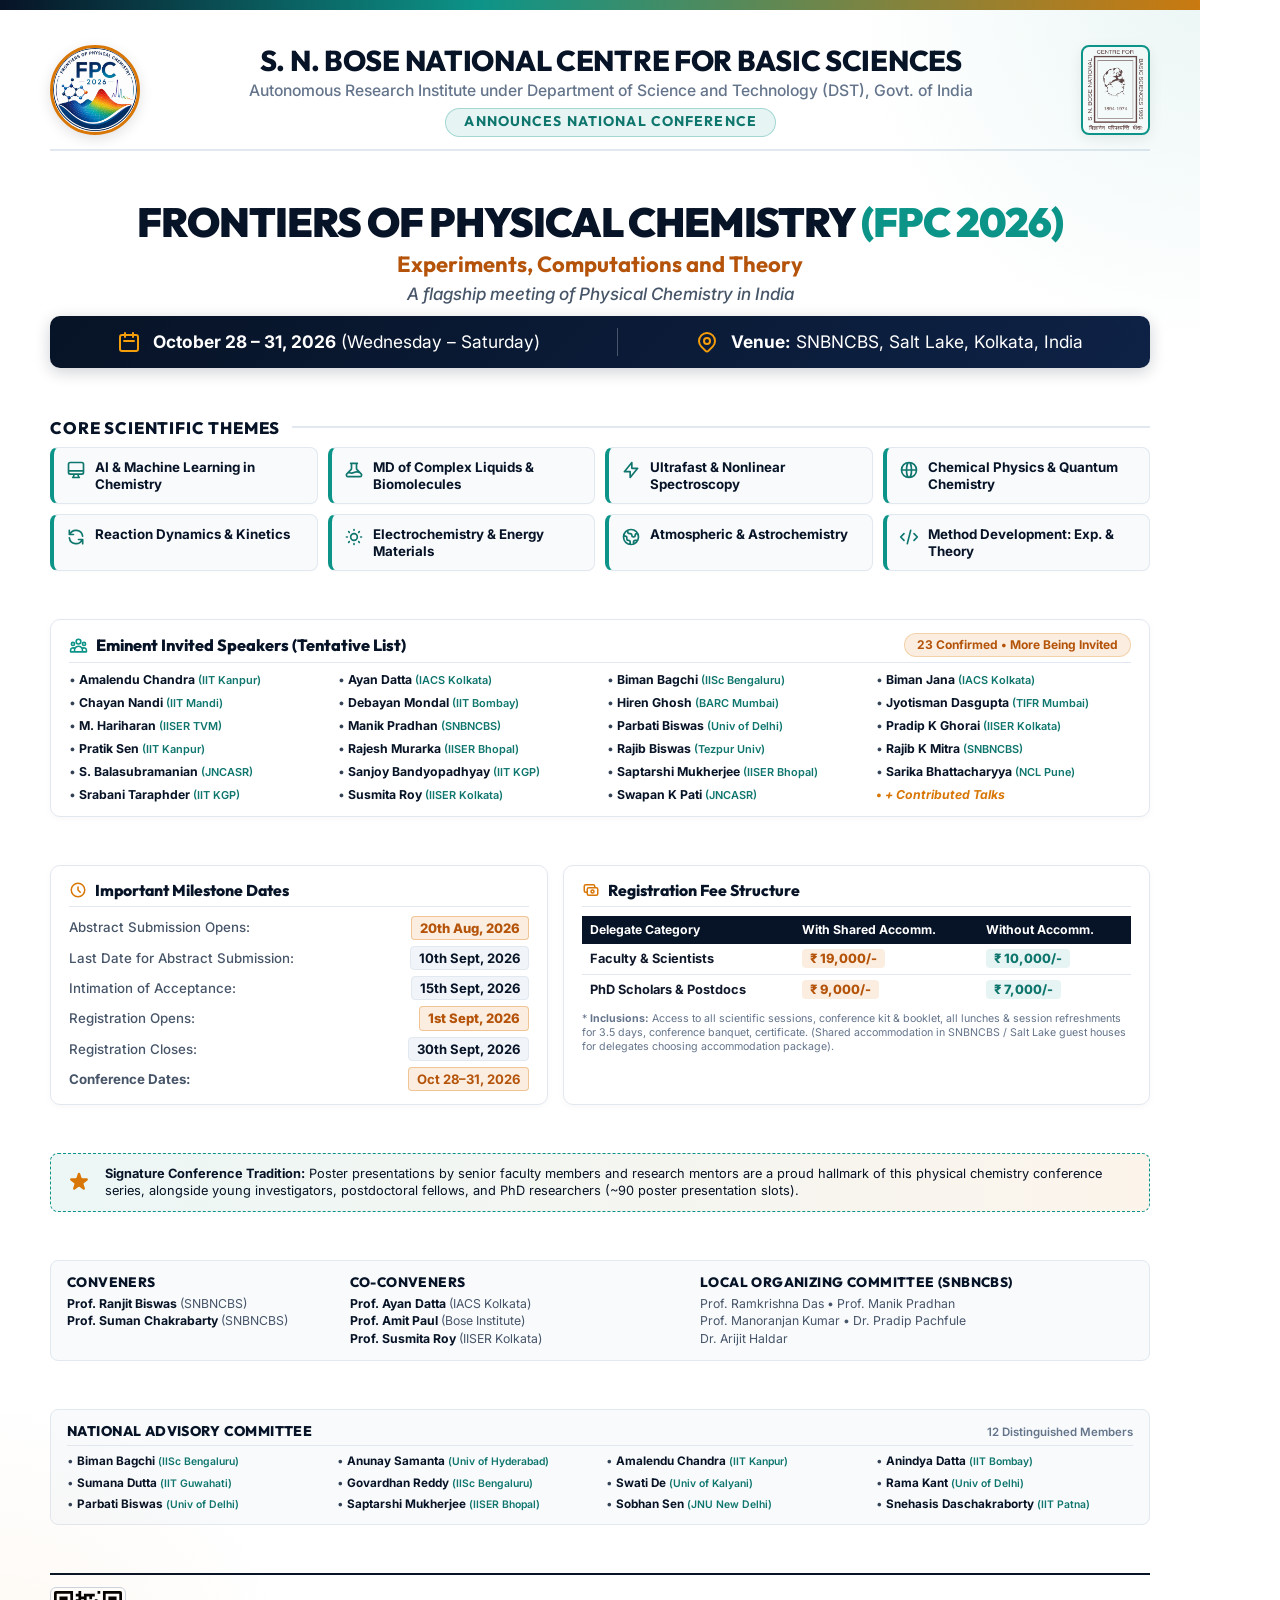
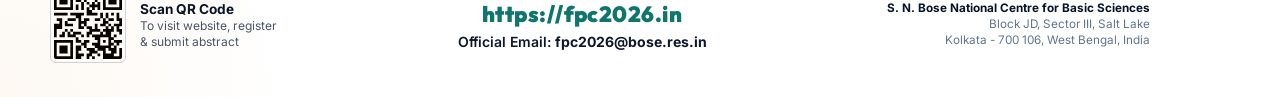
==== commit 67c250a4: "Finalize professional, balanced A4 flyer images and HTML templates for FPC 2026" ====
--- a/flyer-image.html
+++ b/flyer-image.html
@@ -4,10 +4,10 @@
   <meta charset="UTF-8">
   <title>Frontiers of Physical Chemistry 2026 (FPC 2026) - A4 Flyer</title>
   
-  <!-- Fonts -->
+  <!-- Premium Fonts -->
   <link rel="preconnect" href="https://fonts.googleapis.com">
   <link rel="preconnect" href="https://fonts.gstatic.com" crossorigin>
-  <link href="https://fonts.googleapis.com/css2?family=Inter:wght@300;400;500;600;700;800&family=Outfit:wght@500;600;700;800;900&display=swap" rel="stylesheet">
+  <link href="https://fonts.googleapis.com/css2?family=Inter:wght@400;500;600;700;800&family=Outfit:wght@600;700;800;900&display=swap" rel="stylesheet">
 
   <style>
     * {
@@ -33,7 +33,7 @@
       width: 1200px;
       height: 1697px;
       background: #ffffff;
-      padding: 40px 50px 32px 50px;
+      padding: 44px 50px 34px 50px;
       display: flex;
       flex-direction: column;
       justify-content: space-between;
@@ -47,17 +47,27 @@
       top: 0;
       left: 0;
       right: 0;
-      height: 9px;
-      background: linear-gradient(90deg, #071326 0%, #0d9488 50%, #d97706 100%);
+      height: 10px;
+      background: linear-gradient(90deg, #071326 0%, #0d9488 40%, #d97706 100%);
     }
 
     .corner-glow {
       position: absolute;
       top: 0;
       right: 0;
-      width: 320px;
-      height: 320px;
+      width: 350px;
+      height: 350px;
       background: radial-gradient(circle at top right, rgba(13, 148, 136, 0.08) 0%, transparent 70%);
+      pointer-events: none;
+    }
+
+    .corner-glow-left {
+      position: absolute;
+      bottom: 0;
+      left: 0;
+      width: 300px;
+      height: 300px;
+      background: radial-gradient(circle at bottom left, rgba(217, 119, 6, 0.05) 0%, transparent 70%);
       pointer-events: none;
     }
 
@@ -71,8 +81,8 @@
     }
 
     .logo-fpc {
-      width: 86px;
-      height: 86px;
+      width: 90px;
+      height: 90px;
       border-radius: 50%;
       object-fit: cover;
       border: 3.5px solid #d97706;
@@ -89,7 +99,7 @@
 
     .inst-title {
       font-family: 'Outfit', sans-serif;
-      font-size: 21pt;
+      font-size: 21.5pt;
       font-weight: 800;
       color: #071326;
       letter-spacing: -0.01em;
@@ -111,15 +121,15 @@
       text-transform: uppercase;
       letter-spacing: 0.08em;
       color: #0f766e;
-      background: rgba(13, 148, 136, 0.12);
+      background: rgba(13, 148, 136, 0.1);
       padding: 3.5px 18px;
       border-radius: 999px;
-      margin-top: 5px;
+      margin-top: 6px;
       border: 1.5px solid rgba(13, 148, 136, 0.3);
     }
 
     .logo-snb {
-      height: 86px;
+      height: 90px;
       width: auto;
       border-radius: 8px;
       border: 2px solid #0d9488;
@@ -133,11 +143,12 @@
     /* 2. Conference Title Section */
     .title-section {
       text-align: center;
+      margin: 2px 0 0 0;
     }
 
     .conf-main-title {
       font-family: 'Outfit', sans-serif;
-      font-size: 30pt;
+      font-size: 30.5pt;
       font-weight: 900;
       color: #071326;
       line-height: 1.12;
@@ -151,7 +162,7 @@
 
     .conf-subtitle {
       font-family: 'Outfit', sans-serif;
-      font-size: 16pt;
+      font-size: 16.5pt;
       font-weight: 700;
       color: #b45309;
       margin-bottom: 2px;
@@ -181,12 +192,12 @@
       display: flex;
       align-items: center;
       gap: 12px;
-      font-size: 12.8pt;
+      font-size: 13pt;
     }
 
     .meta-icon {
-      width: 23px;
-      height: 23px;
+      width: 24px;
+      height: 24px;
       color: #f59e0b;
       flex-shrink: 0;
     }
@@ -232,7 +243,7 @@
       background: #f8fafc;
       border: 1px solid #e2e8f0;
       border-radius: 8px;
-      padding: 11px 11px;
+      padding: 11px 12px;
       display: flex;
       align-items: flex-start;
       gap: 9px;
@@ -241,8 +252,8 @@
     }
 
     .theme-icon {
-      width: 19px;
-      height: 19px;
+      width: 20px;
+      height: 20px;
       color: #0f766e;
       flex-shrink: 0;
       margin-top: 1px;
@@ -268,7 +279,7 @@
       display: flex;
       align-items: center;
       justify-content: space-between;
-      margin-bottom: 10px;
+      margin-bottom: 9px;
       padding-bottom: 5px;
       border-bottom: 1.5px solid #e2e8f0;
     }
@@ -616,6 +627,7 @@
   <div class="flyer-container">
     <div class="top-gradient-bar"></div>
     <div class="corner-glow"></div>
+    <div class="corner-glow-left"></div>
 
     <!-- 1. Header -->
     <header class="header">
@@ -639,7 +651,7 @@
         Experiments, Computations and Theory
       </div>
       <div class="conf-tagline">
-        A flagship national meeting of Physical Chemistry in India
+        A flagship meeting of Physical Chemistry in India
       </div>
 
       <!-- Dates & Venue Meta Banner -->
@@ -789,7 +801,7 @@
             <span class="date-val">20th Aug, 2026</span>
           </div>
           <div class="date-row">
-            <span class="date-label">Last Date for Abstract:</span>
+            <span class="date-label">Last Date for Abstract Submission:</span>
             <span class="date-val">10th Sept, 2026</span>
           </div>
           <div class="date-row">
@@ -824,8 +836,8 @@
           <thead>
             <tr>
               <th>Delegate Category</th>
-              <th>With Accomm.</th>
-              <th>No Accomm.</th>
+              <th>With Shared Accomm.</th>
+              <th>Without Accomm.</th>
             </tr>
           </thead>
           <tbody>
@@ -891,7 +903,7 @@
     <div class="advisory-box">
       <div class="advisory-title-row">
         <span class="advisory-title">National Advisory Committee</span>
-        <span style="font-size: 8.4pt; color: #64748b; font-weight: 600;">12 Distinguished Members</span>
+        <span style="font-size: 8.6pt; color: #64748b; font-weight: 600;">12 Distinguished Members</span>
       </div>
 
       <div class="advisory-grid">
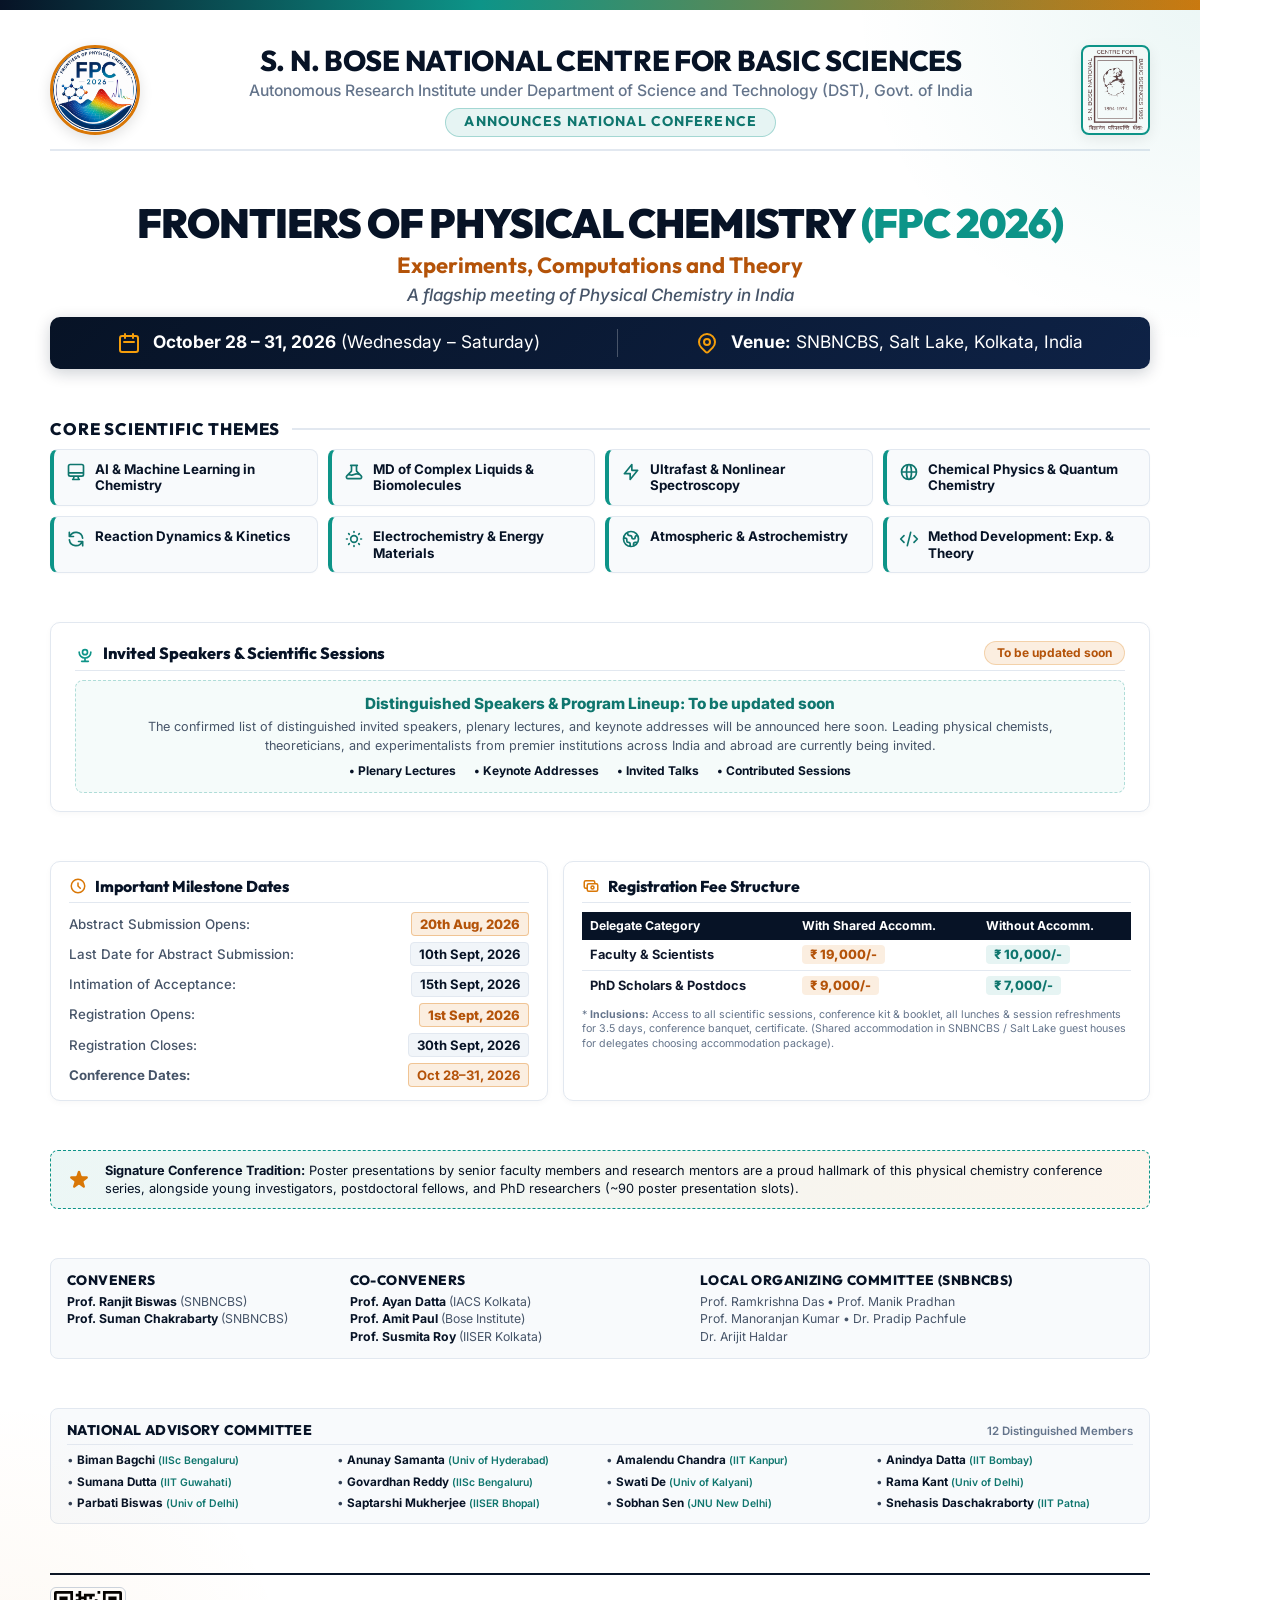
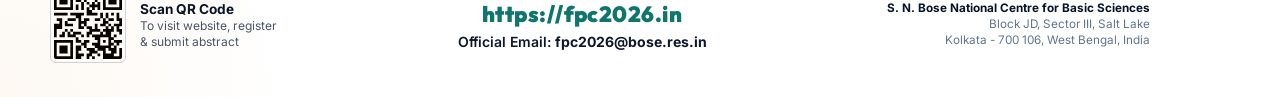
==== commit 0e555607: "Hide invited speakers list on website and flyer, show To be updated soon for speakers and posters" ====
--- a/flyer-image.html
+++ b/flyer-image.html
@@ -739,48 +739,31 @@
       </div>
     </section>
 
-    <!-- 4. Eminent Confirmed Invited Speakers Showcase -->
-    <section class="speakers-section">
+    <!-- 4. Scientific Sessions & Invited Lectures -->
+    <section class="speakers-section" style="padding: 18px 24px;">
       <div class="speakers-header">
         <div class="speakers-header-title">
-          <svg style="width: 19px; height: 19px; color: #0d9488;" fill="none" stroke="currentColor" viewBox="0 0 24 24">
-            <path stroke-linecap="round" stroke-linejoin="round" stroke-width="2" d="M17 20h5v-2a3 3 0 00-5.356-1.857M17 20H7m10 0v-2c0-.656-.126-1.283-.356-1.857M7 20H2v-2a3 3 0 015.356-1.857M7 20v-2c0-.656.126-1.283.356-1.857m0 0a5.002 5.002 0 019.288 0M15 7a3 3 0 11-6 0 3 3 0 016 0zm6 3a2 2 0 11-4 0 2 2 0 014 0zM7 10a2 2 0 11-4 0 2 2 0 014 0z"></path>
-          </svg>
-          <span>Eminent Invited Speakers (Tentative List)</span>
-        </div>
-        <span class="speakers-tag">23 Confirmed &bull; More Being Invited</span>
-      </div>
-
-      <div class="speakers-grid-list">
-        <div class="speaker-item">&bull; <strong>Amalendu Chandra</strong> <span>(IIT Kanpur)</span></div>
-        <div class="speaker-item">&bull; <strong>Ayan Datta</strong> <span>(IACS Kolkata)</span></div>
-        <div class="speaker-item">&bull; <strong>Biman Bagchi</strong> <span>(IISc Bengaluru)</span></div>
-        <div class="speaker-item">&bull; <strong>Biman Jana</strong> <span>(IACS Kolkata)</span></div>
-        
-        <div class="speaker-item">&bull; <strong>Chayan Nandi</strong> <span>(IIT Mandi)</span></div>
-        <div class="speaker-item">&bull; <strong>Debayan Mondal</strong> <span>(IIT Bombay)</span></div>
-        <div class="speaker-item">&bull; <strong>Hiren Ghosh</strong> <span>(BARC Mumbai)</span></div>
-        <div class="speaker-item">&bull; <strong>Jyotisman Dasgupta</strong> <span>(TIFR Mumbai)</span></div>
-        
-        <div class="speaker-item">&bull; <strong>M. Hariharan</strong> <span>(IISER TVM)</span></div>
-        <div class="speaker-item">&bull; <strong>Manik Pradhan</strong> <span>(SNBNCBS)</span></div>
-        <div class="speaker-item">&bull; <strong>Parbati Biswas</strong> <span>(Univ of Delhi)</span></div>
-        <div class="speaker-item">&bull; <strong>Pradip K Ghorai</strong> <span>(IISER Kolkata)</span></div>
-        
-        <div class="speaker-item">&bull; <strong>Pratik Sen</strong> <span>(IIT Kanpur)</span></div>
-        <div class="speaker-item">&bull; <strong>Rajesh Murarka</strong> <span>(IISER Bhopal)</span></div>
-        <div class="speaker-item">&bull; <strong>Rajib Biswas</strong> <span>(Tezpur Univ)</span></div>
-        <div class="speaker-item">&bull; <strong>Rajib K Mitra</strong> <span>(SNBNCBS)</span></div>
-        
-        <div class="speaker-item">&bull; <strong>S. Balasubramanian</strong> <span>(JNCASR)</span></div>
-        <div class="speaker-item">&bull; <strong>Sanjoy Bandyopadhyay</strong> <span>(IIT KGP)</span></div>
-        <div class="speaker-item">&bull; <strong>Saptarshi Mukherjee</strong> <span>(IISER Bhopal)</span></div>
-        <div class="speaker-item">&bull; <strong>Sarika Bhattacharyya</strong> <span>(NCL Pune)</span></div>
-        
-        <div class="speaker-item">&bull; <strong>Srabani Taraphder</strong> <span>(IIT KGP)</span></div>
-        <div class="speaker-item">&bull; <strong>Susmita Roy</strong> <span>(IISER Kolkata)</span></div>
-        <div class="speaker-item">&bull; <strong>Swapan K Pati</strong> <span>(JNCASR)</span></div>
-        <div class="speaker-item" style="color: #d97706; font-weight: 700;">&bull; <em>+ Contributed Talks</em></div>
+          <svg style="width: 20px; height: 20px; color: #0d9488;" fill="none" stroke="currentColor" viewBox="0 0 24 24">
+            <path stroke-linecap="round" stroke-linejoin="round" stroke-width="2" d="M19 11a7 7 0 01-7 7m0 0a7 7 0 01-7-7m7 7v4m0 0H8m4 0h4m-4-8a3 3 0 100-6 3 3 0 000 6z"></path>
+          </svg>
+          <span>Invited Speakers & Scientific Sessions</span>
+        </div>
+        <span class="speakers-tag">To be updated soon</span>
+      </div>
+
+      <div style="padding: 12px 16px; background: rgba(13, 148, 136, 0.04); border-radius: 8px; border: 1.5px dashed rgba(13, 148, 136, 0.3); text-align: center;">
+        <p style="font-size: 11.5pt; font-weight: 800; color: #0f766e; margin-bottom: 4px;">
+          Distinguished Speakers & Program Lineup: To be updated soon
+        </p>
+        <p style="font-size: 9.5pt; color: #475569; line-height: 1.45; margin: 0 auto; max-width: 920px;">
+          The confirmed list of distinguished invited speakers, plenary lectures, and keynote addresses will be announced here soon. Leading physical chemists, theoreticians, and experimentalists from premier institutions across India and abroad are currently being invited.
+        </p>
+        <div style="display: flex; justify-content: center; gap: 18px; margin-top: 8px; font-size: 9pt; font-weight: 700; color: #071326;">
+          <span>&bull; Plenary Lectures</span>
+          <span>&bull; Keynote Addresses</span>
+          <span>&bull; Invited Talks</span>
+          <span>&bull; Contributed Sessions</span>
+        </div>
       </div>
     </section>
 
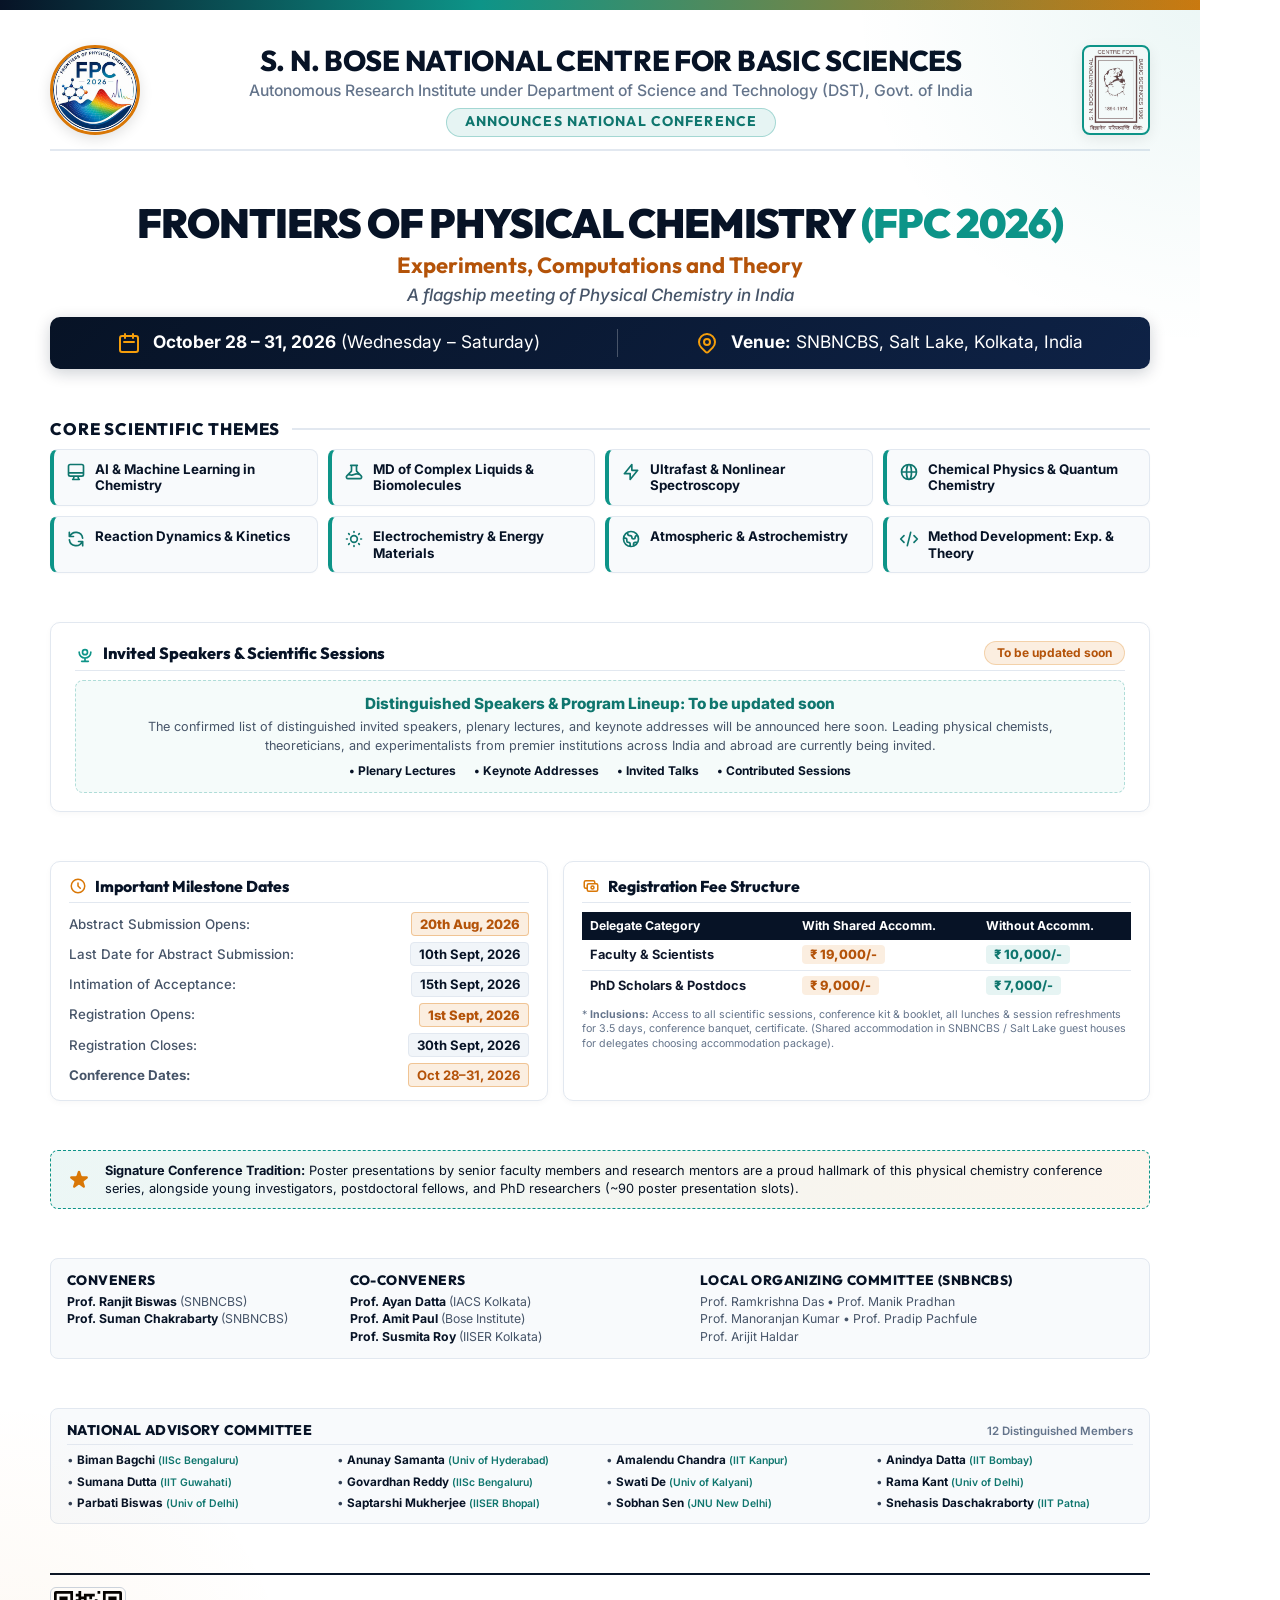
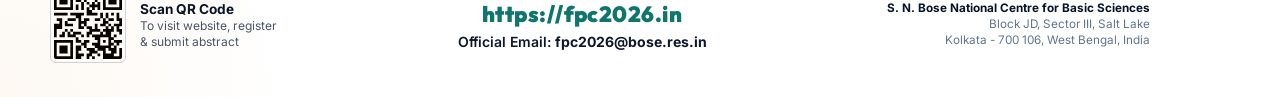
==== commit b1d023d0: "Bring the presenter lists in line with the tracker of 21 September: 98 names Remove four people who " ====
--- a/flyer-image.html
+++ b/flyer-image.html
@@ -876,8 +876,8 @@
         <div class="comm-title">Local Organizing Committee (SNBNCBS)</div>
         <div class="comm-list">
           Prof. Ramkrishna Das &bull; Prof. Manik Pradhan<br>
-          Prof. Manoranjan Kumar &bull; Dr. Pradip Pachfule<br>
-          Dr. Arijit Haldar
+          Prof. Manoranjan Kumar &bull; Prof. Pradip Pachfule<br>
+          Prof. Arijit Haldar
         </div>
       </div>
     </div>
